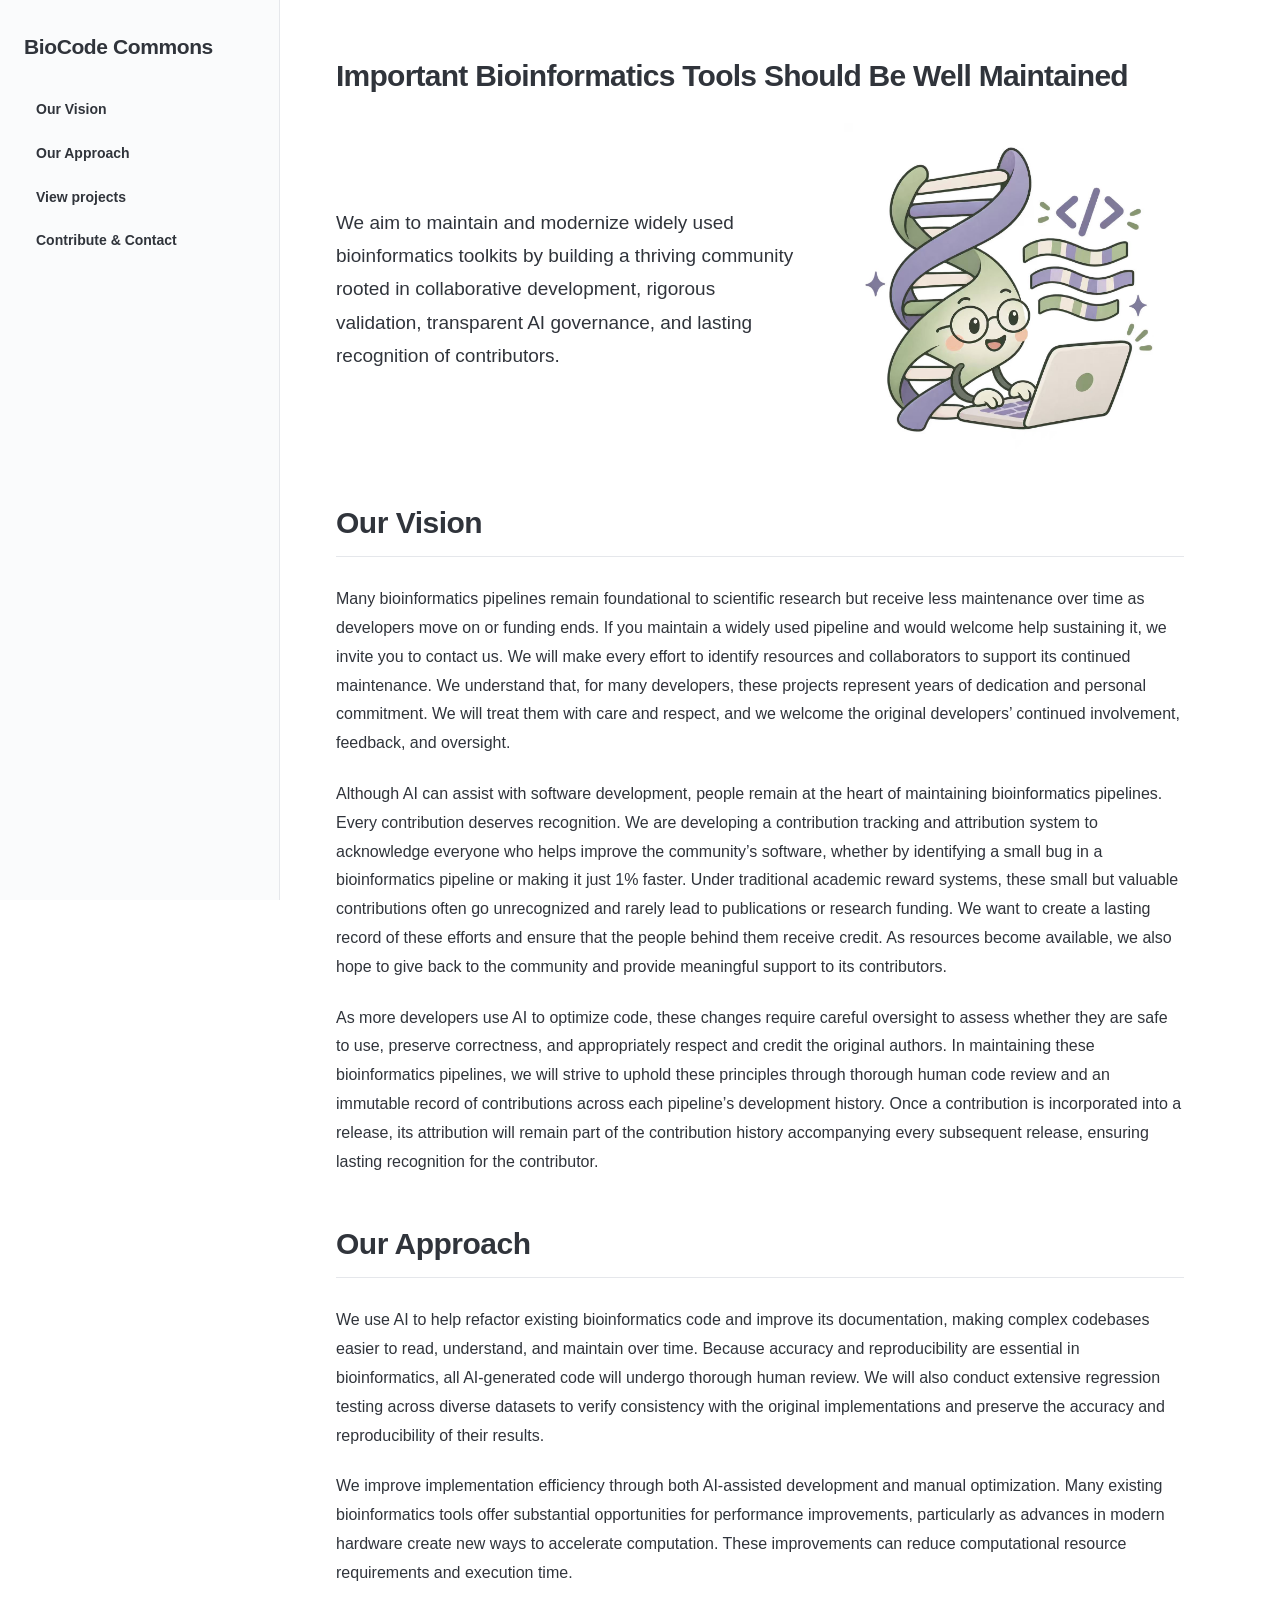
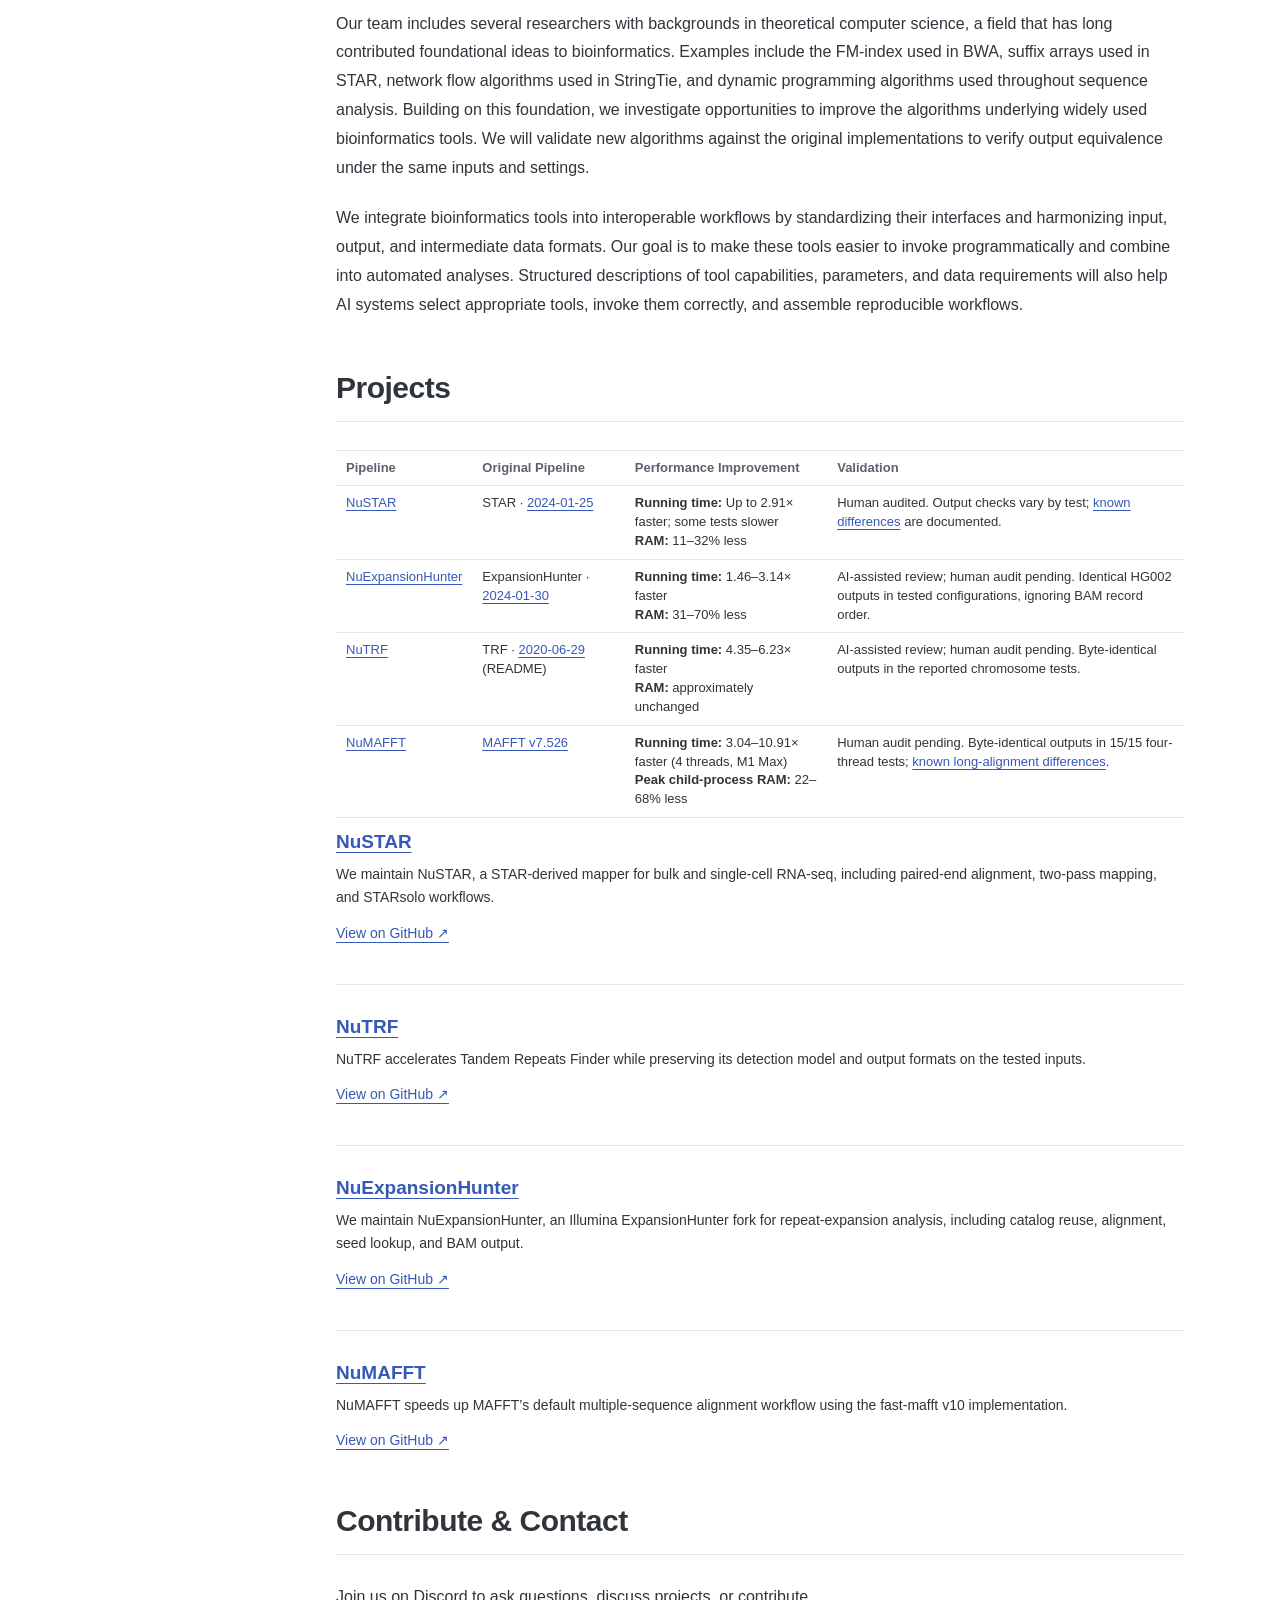
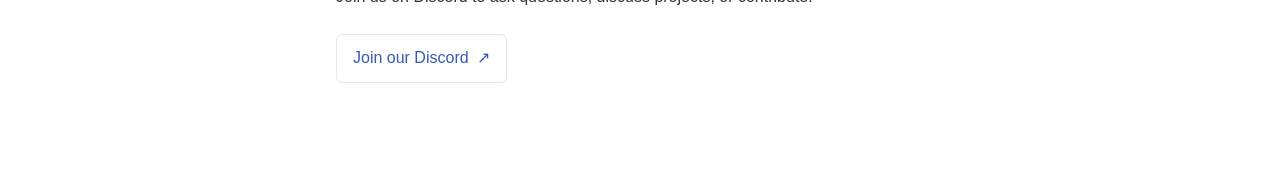
==== index.html @ 352badc2 "Simplify project overview and add NuMAFFT" ====
<!doctype html>
<html lang="en">
<head>
  <meta charset="utf-8">
  <meta name="viewport" content="width=device-width, initial-scale=1">
  <title>BioCode Commons</title>
  <link rel="icon" href="favicon.svg?v=e3b2caba0f7e" type="image/svg+xml">
  <link rel="stylesheet" href="styles.css?v=754b7f39a2ee">
</head>
<body>
  <aside class="sidebar">
    <div class="site-name">BioCode Commons</div>
    <nav aria-label="Contents"><a class="toc-heading" href="#vision">Our Vision</a>
<a class="toc-heading" href="#approach">Our Approach</a>
<a class="toc-heading" href="#projects">View projects</a>
<a class="toc-heading" href="#contact">Contribute &amp; Contact</a></nav>
  </aside>
  <header class="mobile-header">
    <div class="site-name">BioCode Commons</div>
    <details>
      <summary>Contents</summary>
      <nav aria-label="Mobile contents"><a class="toc-heading" href="#vision">Our Vision</a>
<a class="toc-heading" href="#approach">Our Approach</a>
<a class="toc-heading" href="#projects">View projects</a>
<a class="toc-heading" href="#contact">Contribute &amp; Contact</a></nav>
    </details>
  </header>
  <main>
    <h1>Important Bioinformatics Tools Should Be Well Maintained</h1>
    <div class="intro">
      <p class="mission">We aim to maintain and modernize widely used bioinformatics toolkits by building a thriving community rooted in collaborative development, rigorous validation, transparent AI governance, and lasting recognition of contributors.</p>
      <figure class="intro-figure">
        <img src="bioinformatics-mascot.jpg?v=2be39acba1c9" width="1269" height="1240" alt="A DNA character wearing glasses and working on a laptop beside code and sequence illustrations">
      </figure>
    </div>
    <section id="vision" aria-labelledby="vision-title">
      <h2 id="vision-title">Our Vision</h2>
      <p>Many bioinformatics pipelines remain foundational to scientific research but receive less maintenance over time as developers move on or funding ends. If you maintain a widely used pipeline and would welcome help sustaining it, we invite you to contact us. We will make every effort to identify resources and collaborators to support its continued maintenance. We understand that, for many developers, these projects represent years of dedication and personal commitment. We will treat them with care and respect, and we welcome the original developers’ continued involvement, feedback, and oversight.</p>
<p>Although AI can assist with software development, people remain at the heart of maintaining bioinformatics pipelines. Every contribution deserves recognition. We are developing a contribution tracking and attribution system to acknowledge everyone who helps improve the community’s software, whether by identifying a small bug in a bioinformatics pipeline or making it just 1% faster. Under traditional academic reward systems, these small but valuable contributions often go unrecognized and rarely lead to publications or research funding. We want to create a lasting record of these efforts and ensure that the people behind them receive credit. As resources become available, we also hope to give back to the community and provide meaningful support to its contributors.</p>
<p>As more developers use AI to optimize code, these changes require careful oversight to assess whether they are safe to use, preserve correctness, and appropriately respect and credit the original authors. In maintaining these bioinformatics pipelines, we will strive to uphold these principles through thorough human code review and an immutable record of contributions across each pipeline’s development history. Once a contribution is incorporated into a release, its attribution will remain part of the contribution history accompanying every subsequent release, ensuring lasting recognition for the contributor.</p>
    </section>
    <section id="approach" aria-labelledby="approach-title">
      <h2 id="approach-title">Our Approach</h2>
      <p>We use AI to help refactor existing bioinformatics code and improve its documentation, making complex codebases easier to read, understand, and maintain over time. Because accuracy and reproducibility are essential in bioinformatics, all AI-generated code will undergo thorough human review. We will also conduct extensive regression testing across diverse datasets to verify consistency with the original implementations and preserve the accuracy and reproducibility of their results.</p>
<p>We improve implementation efficiency through both AI-assisted development and manual optimization. Many existing bioinformatics tools offer substantial opportunities for performance improvements, particularly as advances in modern hardware create new ways to accelerate computation. These improvements can reduce computational resource requirements and execution time.</p>
<p>Our team includes several researchers with backgrounds in theoretical computer science, a field that has long contributed foundational ideas to bioinformatics. Examples include the FM-index used in BWA, suffix arrays used in STAR, network flow algorithms used in StringTie, and dynamic programming algorithms used throughout sequence analysis. Building on this foundation, we investigate opportunities to improve the algorithms underlying widely used bioinformatics tools. We will validate new algorithms against the original implementations to verify output equivalence under the same inputs and settings.</p>
<p>We integrate bioinformatics tools into interoperable workflows by standardizing their interfaces and harmonizing input, output, and intermediate data formats. Our goal is to make these tools easier to invoke programmatically and combine into automated analyses. Structured descriptions of tool capabilities, parameters, and data requirements will also help AI systems select appropriate tools, invoke them correctly, and assemble reproducible workflows.</p>
    </section>
    <section id="projects" aria-labelledby="projects-title">
      <h2 id="projects-title">Projects</h2>

      <div class="benchmark-table-wrap overview-table-wrap" role="region" aria-label="Pipeline overview" tabindex="0">
        <table aria-label="Maintained pipeline summary">
          <thead><tr><th scope="col">Pipeline</th><th scope="col">Original Pipeline</th><th scope="col">Performance Improvement</th><th scope="col">Validation</th></tr></thead>
          <tbody>
            <tr>
              <th scope="row"><a href="#project-nustar">NuSTAR</a></th>
              <td>STAR · <a href="https://github.com/alexdobin/STAR/commit/b1edc1208d91a53bf40ebae8669f71d50b994851"><time datetime="2024-01-25">2024-01-25</time></a></td>
              <td><strong>Running time:</strong> Up to 2.91× faster; some tests slower<br><strong>RAM:</strong> 11–32% less</td>
              <td>Human audited. Output checks vary by test; <a href="https://github.com/BioCode-Commons/NuSTAR/blob/main/docs/STAR_COMPARISON.md#a-known-behavior-difference">known differences</a> are documented.</td>
            </tr>
            <tr>
              <th scope="row"><a href="#project-nuexpansionhunter">NuExpansionHunter</a></th>
              <td>ExpansionHunter · <a href="https://github.com/Illumina/ExpansionHunter/commit/dc477e1379ed202bbfa103a75e023107a2b02c36"><time datetime="2024-01-30">2024-01-30</time></a></td>
              <td><strong>Running time:</strong> 1.46–3.14× faster<br><strong>RAM:</strong> 31–70% less</td>
              <td>AI-assisted review; human audit pending. Identical HG002 outputs in tested configurations, ignoring BAM record order.</td>
            </tr>
            <tr>
              <th scope="row"><a href="#project-nutrf">NuTRF</a></th>
              <td>TRF · <a href="https://github.com/Benson-Genomics-Lab/TRF/commit/355c1f92b24f6b2e71650eda3549d46f0316e571"><time datetime="2020-06-29">2020-06-29</time></a> (README)</td>
              <td><strong>Running time:</strong> 4.35–6.23× faster<br><strong>RAM:</strong> approximately unchanged</td>
              <td>AI-assisted review; human audit pending. Byte-identical outputs in the reported chromosome tests.</td>
            </tr>
            <tr>
              <th scope="row"><a href="#project-numafft">NuMAFFT</a></th>
              <td><a href="https://gitlab.com/sysimm/mafft/-/tree/ee9799916df6a5d5103d46d54933f8eb6d28e244">MAFFT v7.526</a></td>
              <td><strong>Running time:</strong> 3.04–10.91× faster (4 threads, M1 Max)<br><strong>Peak child-process RAM:</strong> 22–68% less</td>
              <td>Human audit pending. Byte-identical outputs in 15/15 four-thread tests; <a href="https://github.com/BioCode-Commons/NuMAFFT#compatibility-note">known long-alignment differences</a>.</td>
            </tr>
          </tbody>
        </table>
      </div>

      <article class="project" aria-labelledby="project-nustar">
        <h3 id="project-nustar"><a href="https://github.com/BioCode-Commons/NuSTAR/tree/main">NuSTAR</a></h3>
        <p>We maintain NuSTAR, a STAR-derived mapper for bulk and single-cell RNA-seq, including paired-end alignment, two-pass mapping, and STARsolo workflows.</p>
        <p><a href="https://github.com/BioCode-Commons/NuSTAR">View on GitHub ↗</a></p>
      </article>

      <article class="project" aria-labelledby="project-nutrf">
        <h3 id="project-nutrf"><a href="https://github.com/BioCode-Commons/NuTRF">NuTRF</a></h3>
        <p>NuTRF accelerates Tandem Repeats Finder while preserving its detection model and output formats on the tested inputs.</p>
        <p><a href="https://github.com/BioCode-Commons/NuTRF">View on GitHub ↗</a></p>
      </article>

      <article class="project" aria-labelledby="project-nuexpansionhunter">
        <h3 id="project-nuexpansionhunter"><a href="https://github.com/BioCode-Commons/NuExpansionHunter/tree/main">NuExpansionHunter</a></h3>
        <p>We maintain NuExpansionHunter, an Illumina ExpansionHunter fork for repeat-expansion analysis, including catalog reuse, alignment, seed lookup, and BAM output.</p>
        <p><a href="https://github.com/BioCode-Commons/NuExpansionHunter">View on GitHub ↗</a></p>
      </article>

      <article class="project" aria-labelledby="project-numafft">
        <h3 id="project-numafft"><a href="https://github.com/BioCode-Commons/NuMAFFT">NuMAFFT</a></h3>
        <p>NuMAFFT speeds up MAFFT’s default multiple-sequence alignment workflow using the fast-mafft v10 implementation.</p>
        <p><a href="https://github.com/BioCode-Commons/NuMAFFT">View on GitHub ↗</a></p>
      </article>
    </section>
    <section id="contact" aria-labelledby="contact-title">
      <h2 id="contact-title">Contribute &amp; Contact</h2>
      <p>Join us on Discord to ask questions, discuss projects, or contribute.</p>
      <p><a class="discord-link" href="https://discord.gg/AEQjM3y5S">Join our Discord <span aria-hidden="true">↗</span></a></p>
    </section>
  </main>
</body>
</html>
---- styles.css ----
* { box-sizing: border-box; }
:root { color-scheme: light; --ink: #30343b; --muted: #5b616d; --line: #e5e7eb; --accent: #3658b6; }
html { scroll-padding-top: 32px; }
body { margin: 0; background: #fff; color: var(--ink); font-family: -apple-system, BlinkMacSystemFont, "Segoe UI", sans-serif; font-size: 16px; line-height: 1.75; }
.sidebar { position: fixed; inset: 0 auto 0 0; width: 280px; padding: 32px 24px; border-right: 1px solid var(--line); overflow-y: auto; background: #fafbfc; }
.site-name { font-size: 21px; font-weight: 650; letter-spacing: -.4px; line-height: 1.4; margin-bottom: 32px; }
.sidebar nav a, .mobile-header nav a { display: block; color: var(--muted); text-decoration: none; font-size: 13px; line-height: 1.55; padding: 6px 10px; border-left: 2px solid transparent; }
.sidebar nav a:hover, .sidebar nav a:focus-visible, .mobile-header nav a:hover, .mobile-header nav a:focus-visible { color: var(--accent); background: #edf1fa; border-left-color: var(--accent); }
a:focus-visible { outline: 2px solid var(--accent); outline-offset: 2px; }
.sidebar nav .toc-heading, .mobile-header nav .toc-heading { color: var(--ink); font-size: 14px; font-weight: 600; }
.mobile-header { display: none; }
main { container-type: inline-size; width: min(960px, calc(100% - 280px)); margin-left: 280px; padding: 56px 56px 80px; }
h1 { font-size: clamp(16px, 3.9cqi, 30px); font-weight: 600; letter-spacing: -.025em; line-height: 1.3; margin: 0 0 28px; white-space: nowrap; }
.intro { display: grid; grid-template-columns: 1.3fr 1fr; align-items: center; gap: 32px; margin-bottom: 48px; }
.mission { font-size: 19px; line-height: 1.75; margin: 0; }
figure { margin: 0; }
.intro-figure { width: 100%; max-width: 340px; justify-self: end; }
.intro-figure img { display: block; width: 100%; height: auto; }
.project a { color: var(--accent); text-underline-offset: 4px; }
.overview-table-wrap { margin: 0 0 10px; }
.overview-table-wrap a { color: var(--accent); text-underline-offset: 3px; }
.overview-table-wrap tbody th { font-weight: 600; }
.project + .project { margin-top: 38px; padding-top: 28px; border-top: 1px solid var(--line); }
.project h3 { margin-bottom: 6px; font-size: 19px; }
.project p { margin: 0 0 12px; font-size: 14px; line-height: 1.7; }
.benchmark-table-wrap { max-width: 100%; overflow-x: auto; }
.benchmark-table-wrap table { width: 100%; border-collapse: collapse; font-size: 13px; line-height: 1.45; font-variant-numeric: tabular-nums; }
.benchmark-table-wrap th, .benchmark-table-wrap td { padding: 8px 10px; border-bottom: 1px solid var(--line); text-align: left; vertical-align: top; }
.benchmark-table-wrap thead th { border-top: 1px solid var(--line); color: var(--muted); font-weight: 600; }
.benchmark-table-wrap tbody th { font-weight: 500; }
.benchmark-table-wrap td:nth-child(n+2) { white-space: nowrap; }
.overview-table-wrap td:nth-child(n+2) { white-space: normal; }
.project-status { color: var(--muted); }
.sidebar nav > a + a, .mobile-header nav > a + a { margin-top: 10px; }
section > p { margin: 0 0 22px; line-height: 1.8; }
.discord-link { display: inline-flex; align-items: center; gap: 8px; padding: 9px 16px; border: 1px solid var(--line); border-radius: 6px; color: var(--accent); text-decoration: none; font-weight: 500; }
.discord-link:hover { background: #edf1fa; border-color: var(--accent); }
section { scroll-margin-top: 30px; }
section + section { margin-top: 48px; }
h2 { font-size: 30px; font-weight: 600; letter-spacing: -.5px; line-height: 1.3; margin: 0 0 28px; padding-bottom: 14px; border-bottom: 1px solid var(--line); }
h3 { font-size: 20px; font-weight: 600; line-height: 1.5; margin: 0 0 12px; }
@media (min-width: 1500px) { main { margin-left: calc(280px + (100vw - 1500px) / 2); } }
@media (max-width: 1050px) { main { padding: 40px 32px 64px; } .intro { grid-template-columns: 1fr; gap: 20px; } figure { width: min(100%, 300px); margin: auto; } }
@media (max-width: 760px) {
  html { scroll-padding-top: 20px; }
  .sidebar { display: none; }
  .mobile-header { display: block; border-bottom: 1px solid var(--line); padding: 18px 22px; background: #fafbfc; }
  .mobile-header .site-name { font-size: 19px; margin: 0 0 10px; }
  summary { cursor: pointer; font-size: 14px; color: var(--muted); }
  .mobile-header > details > nav { margin-top: 16px; }
  main { container-type: inline-size; width: 100%; margin: 0; padding: 28px 22px 48px; }
  h1 { font-size: clamp(22px, 6vw, 28px); white-space: normal; text-wrap: balance; margin-bottom: 22px; }
  .mission { font-size: 17px; }
  h2 { font-size: 26px; }
  h3 { font-size: 18px; }
  .benchmark-table-wrap table { min-width: 680px; }
}
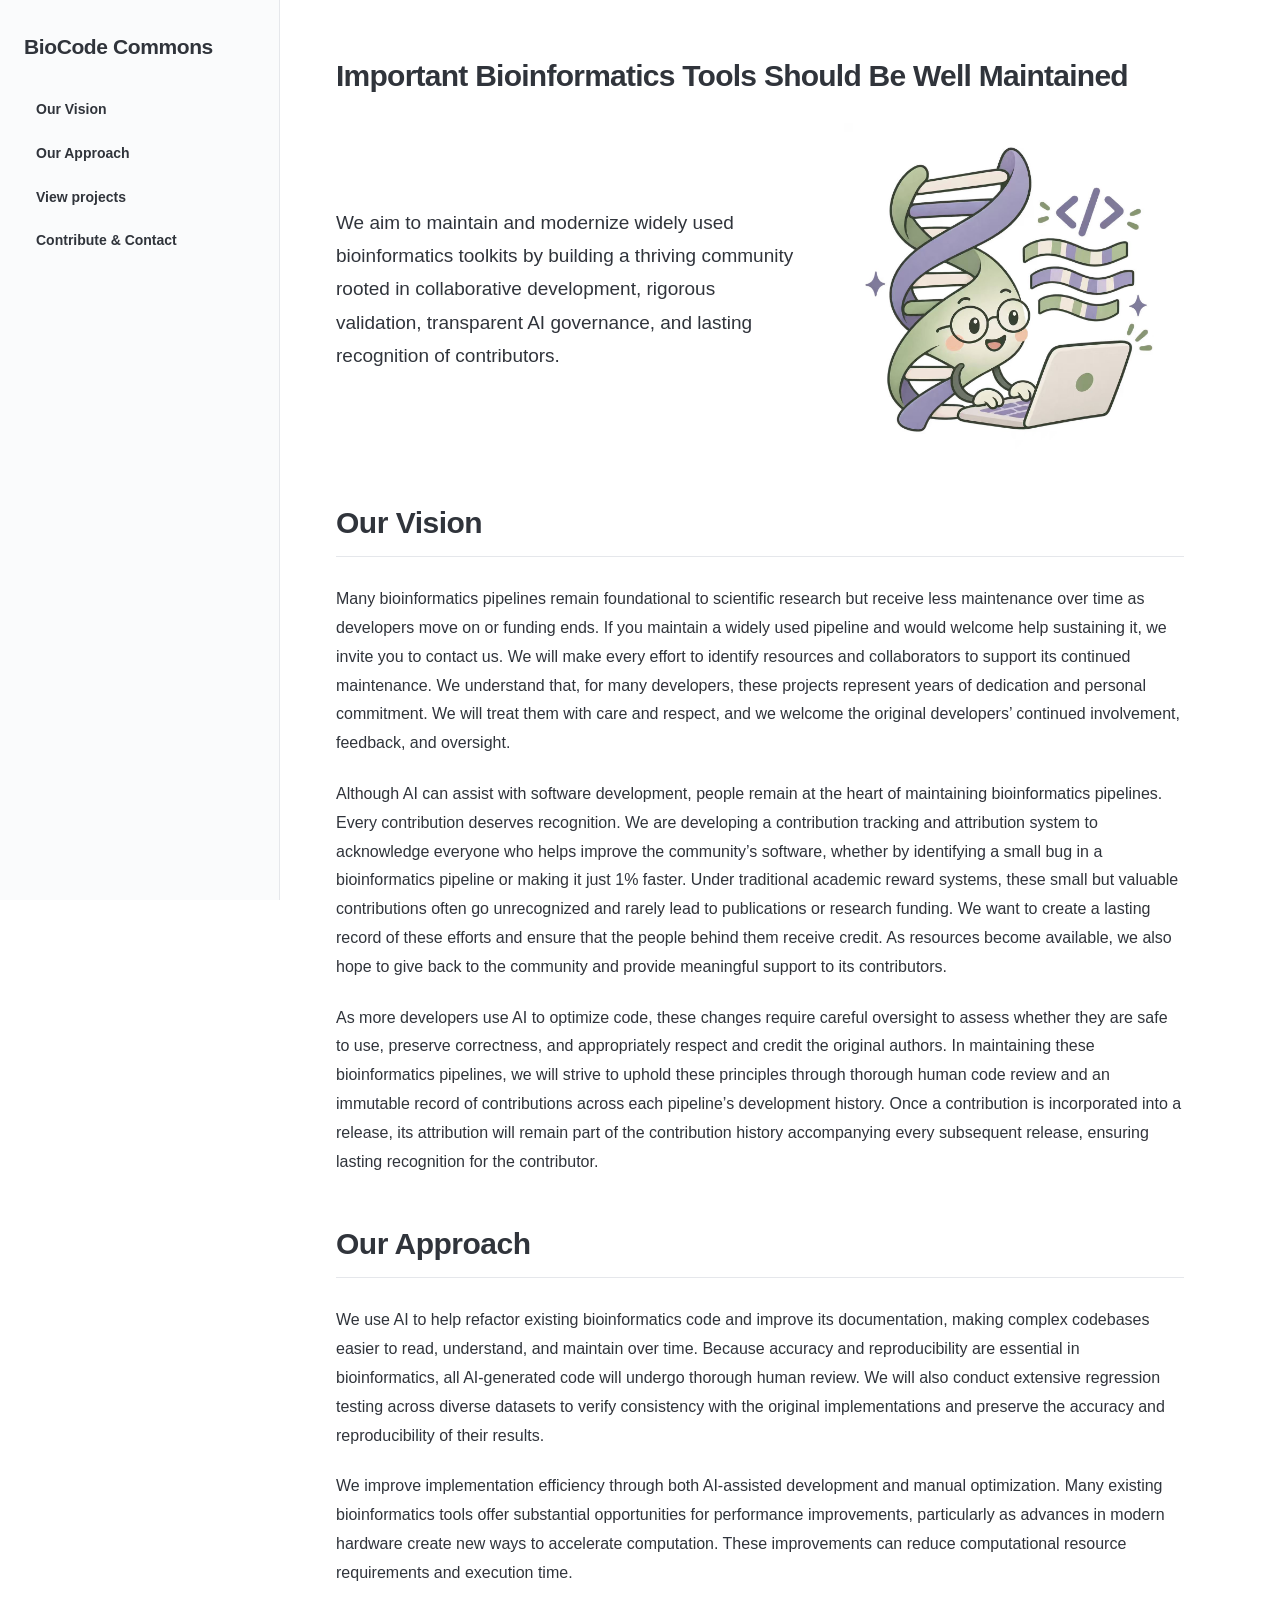
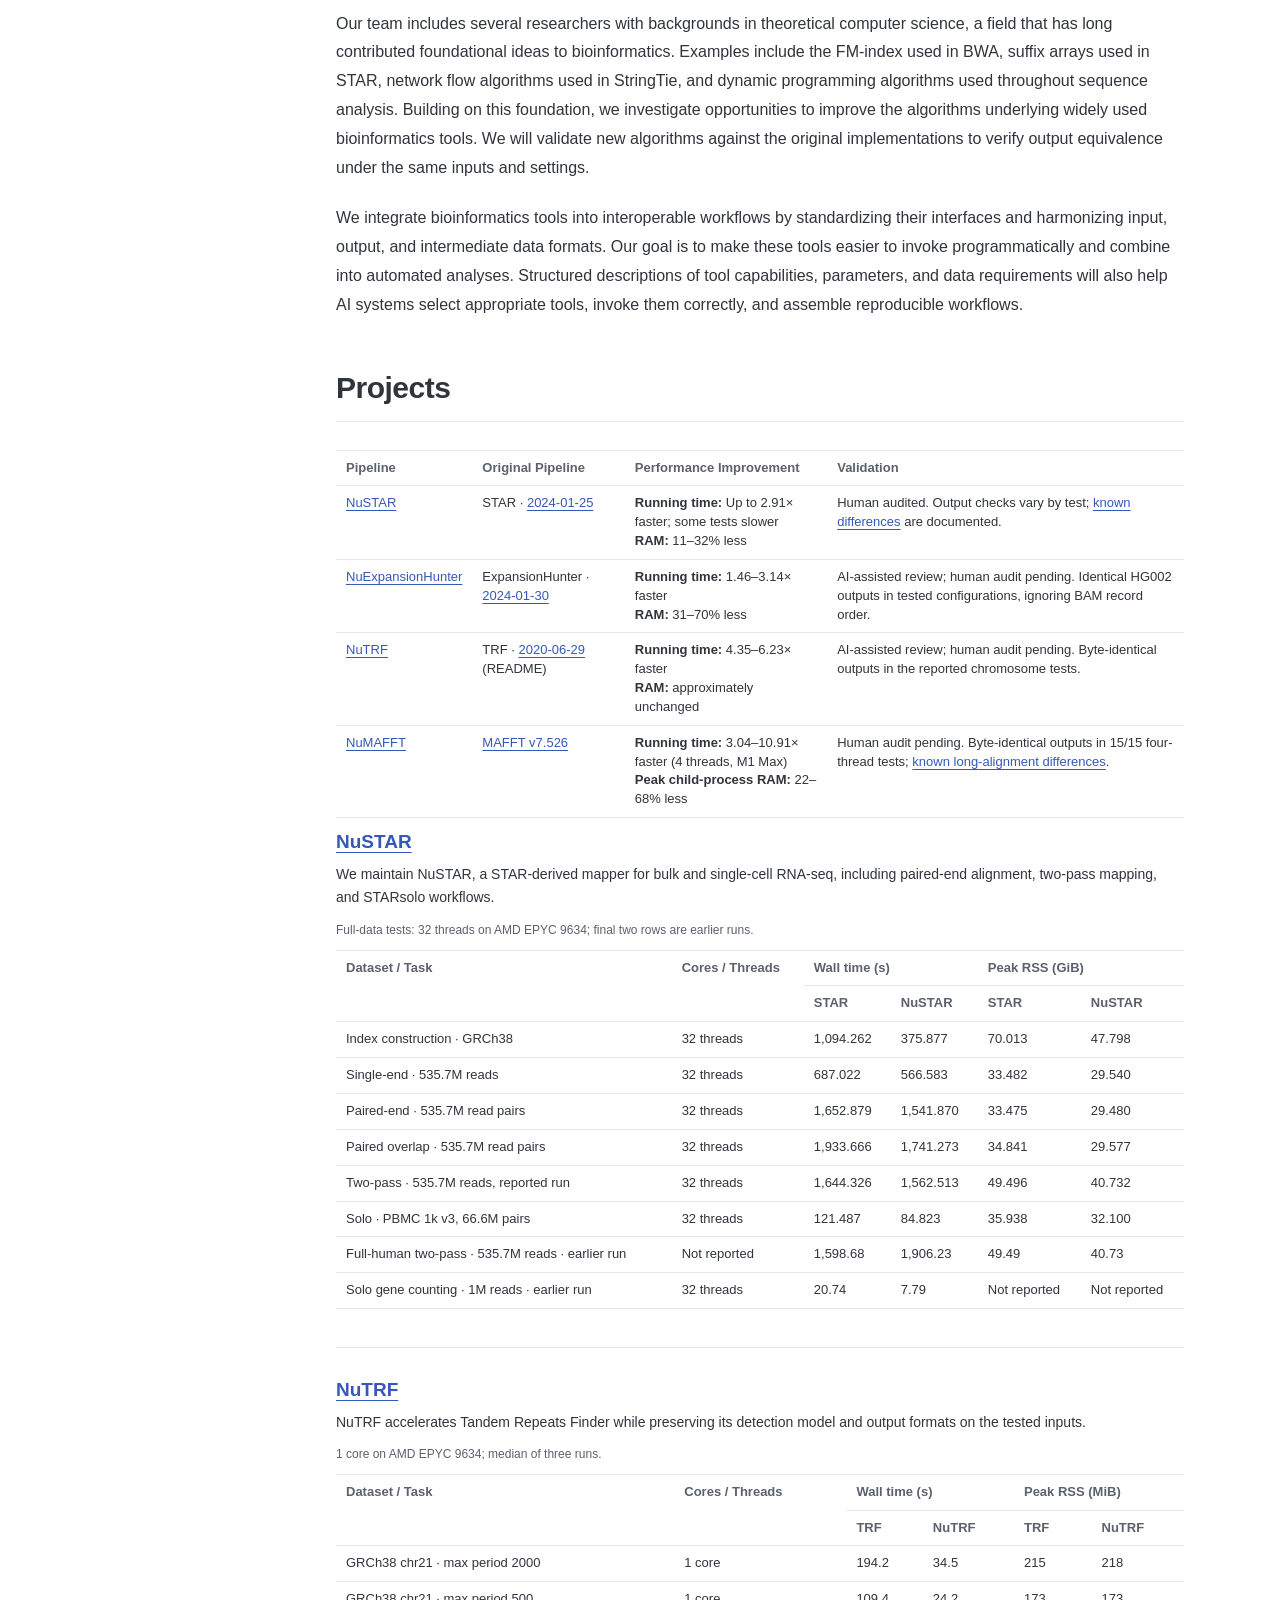
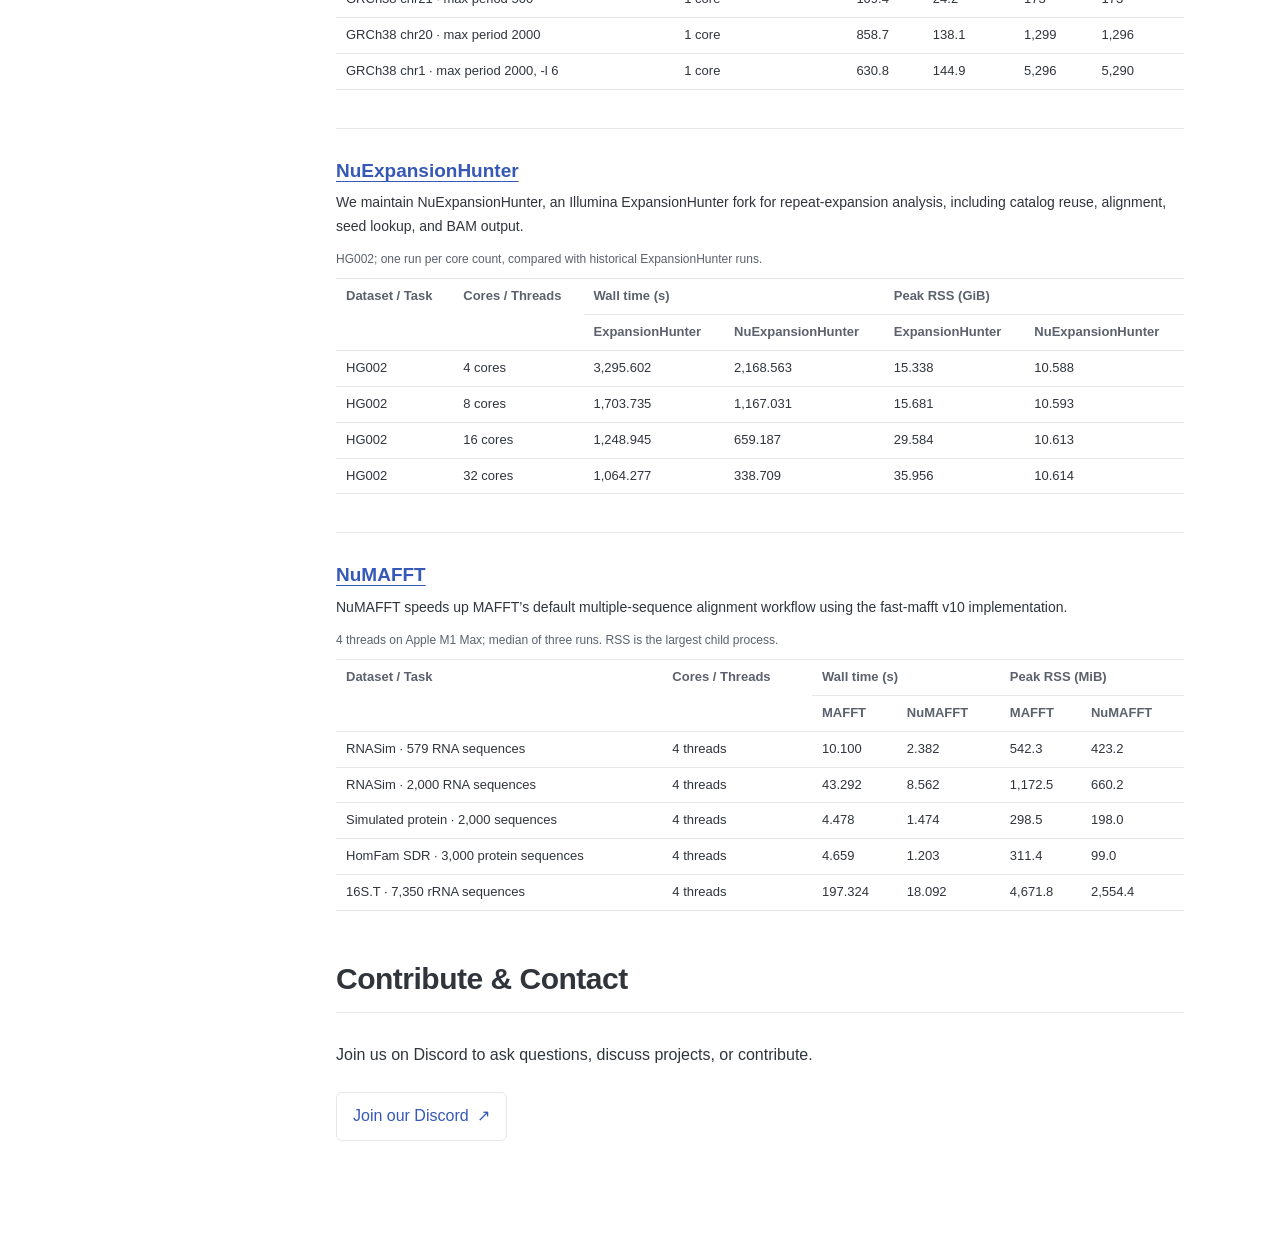
==== commit 2a684fdf: "Show per-project runtime and memory comparisons" ====
--- a/index.html
+++ b/index.html
@@ -5,7 +5,7 @@
   <meta name="viewport" content="width=device-width, initial-scale=1">
   <title>BioCode Commons</title>
   <link rel="icon" href="favicon.svg?v=e3b2caba0f7e" type="image/svg+xml">
-  <link rel="stylesheet" href="styles.css?v=754b7f39a2ee">
+  <link rel="stylesheet" href="styles.css?v=425fc012f367">
 </head>
 <body>
   <aside class="sidebar">
@@ -84,25 +84,86 @@
       <article class="project" aria-labelledby="project-nustar">
         <h3 id="project-nustar"><a href="https://github.com/BioCode-Commons/NuSTAR/tree/main">NuSTAR</a></h3>
         <p>We maintain NuSTAR, a STAR-derived mapper for bulk and single-cell RNA-seq, including paired-end alignment, two-pass mapping, and STARsolo workflows.</p>
-        <p><a href="https://github.com/BioCode-Commons/NuSTAR">View on GitHub ↗</a></p>
+        <div class="benchmark-table-wrap" role="region" aria-label="NuSTAR benchmark results" tabindex="0">
+          <table>
+            <caption>Full-data tests: 32 threads on AMD EPYC 9634; final two rows are earlier runs.</caption>
+            <thead>
+              <tr><th scope="col" rowspan="2">Dataset / Task</th><th scope="col" rowspan="2">Cores / Threads</th><th scope="colgroup" colspan="2">Wall time (s)</th><th scope="colgroup" colspan="2">Peak RSS (GiB)</th></tr>
+              <tr><th scope="col">STAR</th><th scope="col">NuSTAR</th><th scope="col">STAR</th><th scope="col">NuSTAR</th></tr>
+            </thead>
+            <tbody>
+              <tr><th scope="row">Index construction · GRCh38</th><td>32 threads</td><td>1,094.262</td><td>375.877</td><td>70.013</td><td>47.798</td></tr>
+              <tr><th scope="row">Single-end · 535.7M reads</th><td>32 threads</td><td>687.022</td><td>566.583</td><td>33.482</td><td>29.540</td></tr>
+              <tr><th scope="row">Paired-end · 535.7M read pairs</th><td>32 threads</td><td>1,652.879</td><td>1,541.870</td><td>33.475</td><td>29.480</td></tr>
+              <tr><th scope="row">Paired overlap · 535.7M read pairs</th><td>32 threads</td><td>1,933.666</td><td>1,741.273</td><td>34.841</td><td>29.577</td></tr>
+              <tr><th scope="row">Two-pass · 535.7M reads, reported run</th><td>32 threads</td><td>1,644.326</td><td>1,562.513</td><td>49.496</td><td>40.732</td></tr>
+              <tr><th scope="row">Solo · PBMC 1k v3, 66.6M pairs</th><td>32 threads</td><td>121.487</td><td>84.823</td><td>35.938</td><td>32.100</td></tr>
+              <tr><th scope="row">Full-human two-pass · 535.7M reads · earlier run</th><td>Not reported</td><td>1,598.68</td><td>1,906.23</td><td>49.49</td><td>40.73</td></tr>
+              <tr><th scope="row">Solo gene counting · 1M reads · earlier run</th><td>32 threads</td><td>20.74</td><td>7.79</td><td>Not reported</td><td>Not reported</td></tr>
+            </tbody>
+          </table>
+        </div>
       </article>
 
       <article class="project" aria-labelledby="project-nutrf">
         <h3 id="project-nutrf"><a href="https://github.com/BioCode-Commons/NuTRF">NuTRF</a></h3>
         <p>NuTRF accelerates Tandem Repeats Finder while preserving its detection model and output formats on the tested inputs.</p>
-        <p><a href="https://github.com/BioCode-Commons/NuTRF">View on GitHub ↗</a></p>
+        <div class="benchmark-table-wrap" role="region" aria-label="NuTRF benchmark results" tabindex="0">
+          <table>
+            <caption>1 core on AMD EPYC 9634; median of three runs.</caption>
+            <thead>
+              <tr><th scope="col" rowspan="2">Dataset / Task</th><th scope="col" rowspan="2">Cores / Threads</th><th scope="colgroup" colspan="2">Wall time (s)</th><th scope="colgroup" colspan="2">Peak RSS (MiB)</th></tr>
+              <tr><th scope="col">TRF</th><th scope="col">NuTRF</th><th scope="col">TRF</th><th scope="col">NuTRF</th></tr>
+            </thead>
+            <tbody>
+              <tr><th scope="row">GRCh38 chr21 · max period 2000</th><td>1 core</td><td>194.2</td><td>34.5</td><td>215</td><td>218</td></tr>
+              <tr><th scope="row">GRCh38 chr21 · max period 500</th><td>1 core</td><td>109.4</td><td>24.2</td><td>173</td><td>173</td></tr>
+              <tr><th scope="row">GRCh38 chr20 · max period 2000</th><td>1 core</td><td>858.7</td><td>138.1</td><td>1,299</td><td>1,296</td></tr>
+              <tr><th scope="row">GRCh38 chr1 · max period 2000, -l 6</th><td>1 core</td><td>630.8</td><td>144.9</td><td>5,296</td><td>5,290</td></tr>
+            </tbody>
+          </table>
+        </div>
       </article>
 
       <article class="project" aria-labelledby="project-nuexpansionhunter">
         <h3 id="project-nuexpansionhunter"><a href="https://github.com/BioCode-Commons/NuExpansionHunter/tree/main">NuExpansionHunter</a></h3>
         <p>We maintain NuExpansionHunter, an Illumina ExpansionHunter fork for repeat-expansion analysis, including catalog reuse, alignment, seed lookup, and BAM output.</p>
-        <p><a href="https://github.com/BioCode-Commons/NuExpansionHunter">View on GitHub ↗</a></p>
+        <div class="benchmark-table-wrap" role="region" aria-label="NuExpansionHunter benchmark results" tabindex="0">
+          <table>
+            <caption>HG002; one run per core count, compared with historical ExpansionHunter runs.</caption>
+            <thead>
+              <tr><th scope="col" rowspan="2">Dataset / Task</th><th scope="col" rowspan="2">Cores / Threads</th><th scope="colgroup" colspan="2">Wall time (s)</th><th scope="colgroup" colspan="2">Peak RSS (GiB)</th></tr>
+              <tr><th scope="col">ExpansionHunter</th><th scope="col">NuExpansionHunter</th><th scope="col">ExpansionHunter</th><th scope="col">NuExpansionHunter</th></tr>
+            </thead>
+            <tbody>
+              <tr><th scope="row">HG002</th><td>4 cores</td><td>3,295.602</td><td>2,168.563</td><td>15.338</td><td>10.588</td></tr>
+              <tr><th scope="row">HG002</th><td>8 cores</td><td>1,703.735</td><td>1,167.031</td><td>15.681</td><td>10.593</td></tr>
+              <tr><th scope="row">HG002</th><td>16 cores</td><td>1,248.945</td><td>659.187</td><td>29.584</td><td>10.613</td></tr>
+              <tr><th scope="row">HG002</th><td>32 cores</td><td>1,064.277</td><td>338.709</td><td>35.956</td><td>10.614</td></tr>
+            </tbody>
+          </table>
+        </div>
       </article>
 
       <article class="project" aria-labelledby="project-numafft">
         <h3 id="project-numafft"><a href="https://github.com/BioCode-Commons/NuMAFFT">NuMAFFT</a></h3>
         <p>NuMAFFT speeds up MAFFT’s default multiple-sequence alignment workflow using the fast-mafft v10 implementation.</p>
-        <p><a href="https://github.com/BioCode-Commons/NuMAFFT">View on GitHub ↗</a></p>
+        <div class="benchmark-table-wrap" role="region" aria-label="NuMAFFT benchmark results" tabindex="0">
+          <table>
+            <caption>4 threads on Apple M1 Max; median of three runs. RSS is the largest child process.</caption>
+            <thead>
+              <tr><th scope="col" rowspan="2">Dataset / Task</th><th scope="col" rowspan="2">Cores / Threads</th><th scope="colgroup" colspan="2">Wall time (s)</th><th scope="colgroup" colspan="2">Peak RSS (MiB)</th></tr>
+              <tr><th scope="col">MAFFT</th><th scope="col">NuMAFFT</th><th scope="col">MAFFT</th><th scope="col">NuMAFFT</th></tr>
+            </thead>
+            <tbody>
+              <tr><th scope="row">RNASim · 579 RNA sequences</th><td>4 threads</td><td>10.100</td><td>2.382</td><td>542.3</td><td>423.2</td></tr>
+              <tr><th scope="row">RNASim · 2,000 RNA sequences</th><td>4 threads</td><td>43.292</td><td>8.562</td><td>1,172.5</td><td>660.2</td></tr>
+              <tr><th scope="row">Simulated protein · 2,000 sequences</th><td>4 threads</td><td>4.478</td><td>1.474</td><td>298.5</td><td>198.0</td></tr>
+              <tr><th scope="row">HomFam SDR · 3,000 protein sequences</th><td>4 threads</td><td>4.659</td><td>1.203</td><td>311.4</td><td>99.0</td></tr>
+              <tr><th scope="row">16S.T · 7,350 rRNA sequences</th><td>4 threads</td><td>197.324</td><td>18.092</td><td>4,671.8</td><td>2,554.4</td></tr>
+            </tbody>
+          </table>
+        </div>
       </article>
     </section>
     <section id="contact" aria-labelledby="contact-title">
--- a/styles.css
+++ b/styles.css
@@ -24,6 +24,7 @@
 .project h3 { margin-bottom: 6px; font-size: 19px; }
 .project p { margin: 0 0 12px; font-size: 14px; line-height: 1.7; }
 .benchmark-table-wrap { max-width: 100%; overflow-x: auto; }
+.benchmark-table-wrap caption { text-align: left; color: var(--muted); font-size: 12px; padding: 0 0 10px; }
 .benchmark-table-wrap table { width: 100%; border-collapse: collapse; font-size: 13px; line-height: 1.45; font-variant-numeric: tabular-nums; }
 .benchmark-table-wrap th, .benchmark-table-wrap td { padding: 8px 10px; border-bottom: 1px solid var(--line); text-align: left; vertical-align: top; }
 .benchmark-table-wrap thead th { border-top: 1px solid var(--line); color: var(--muted); font-weight: 600; }
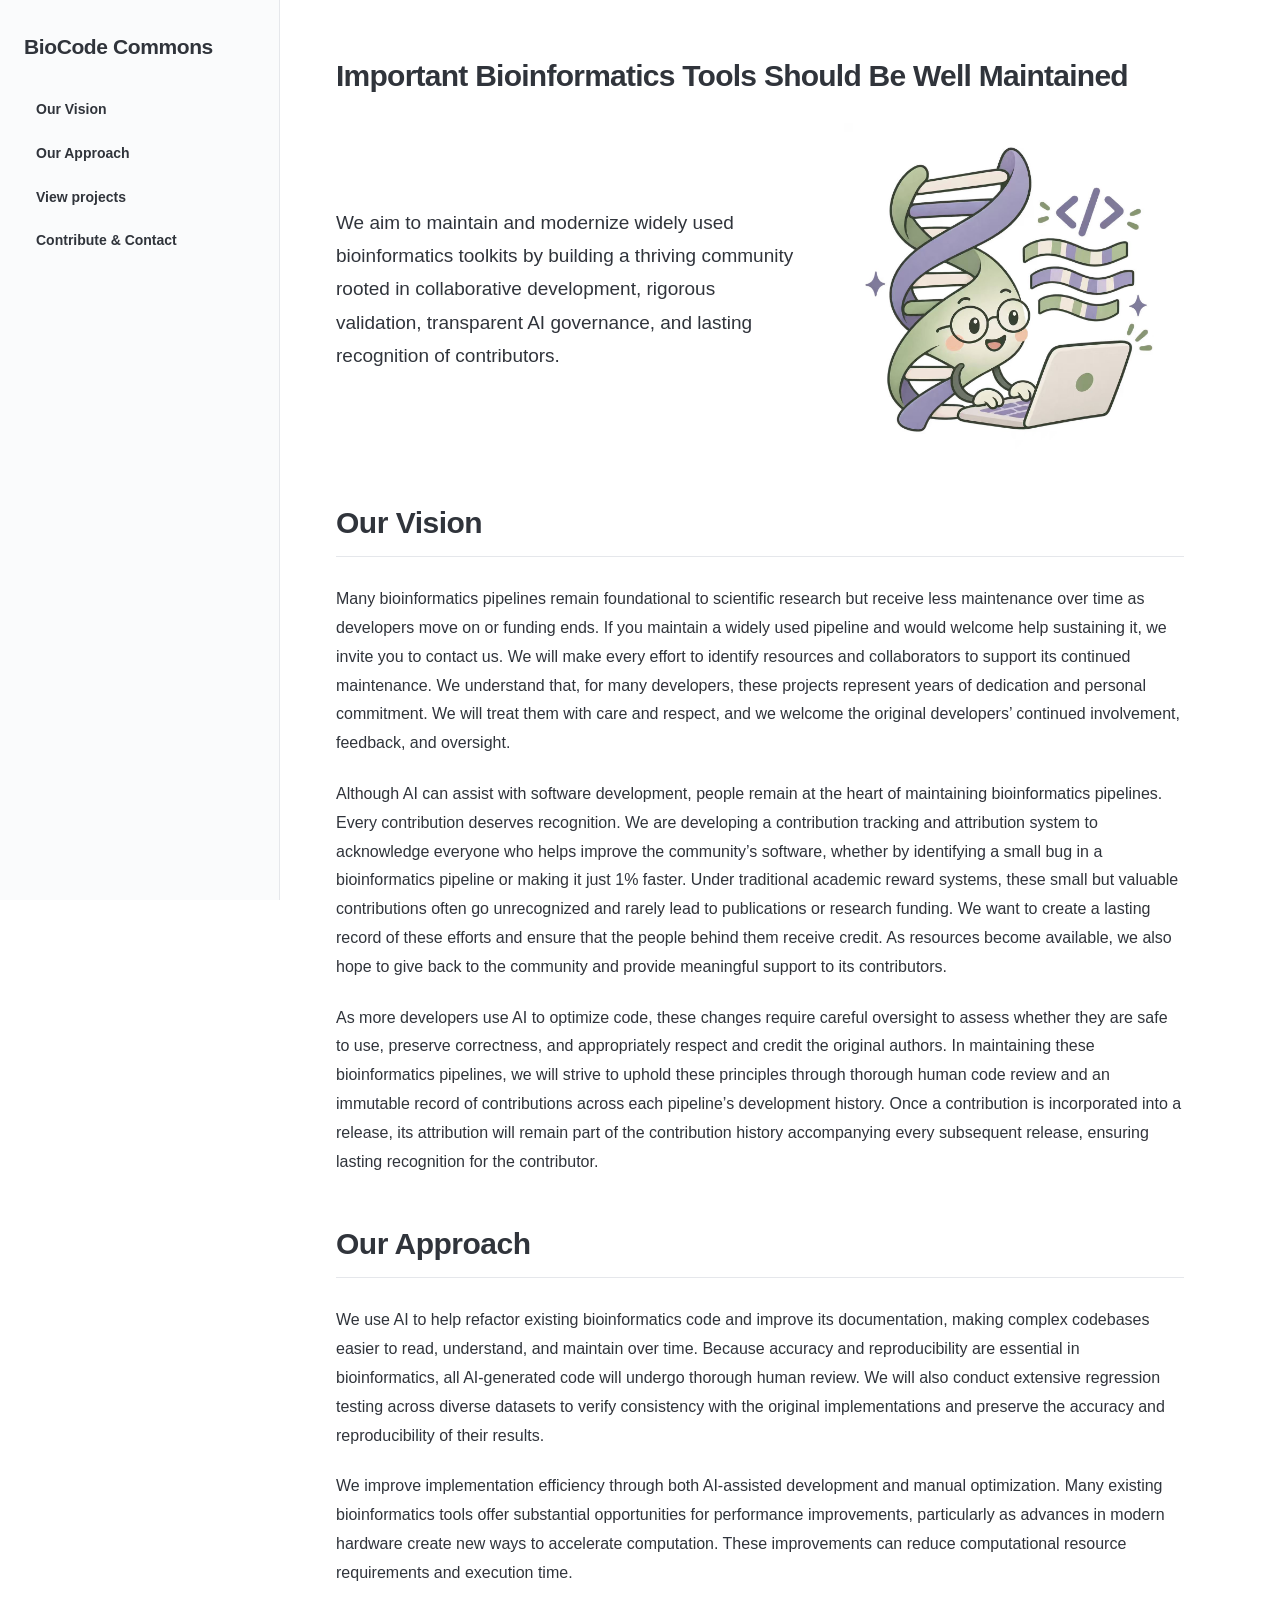
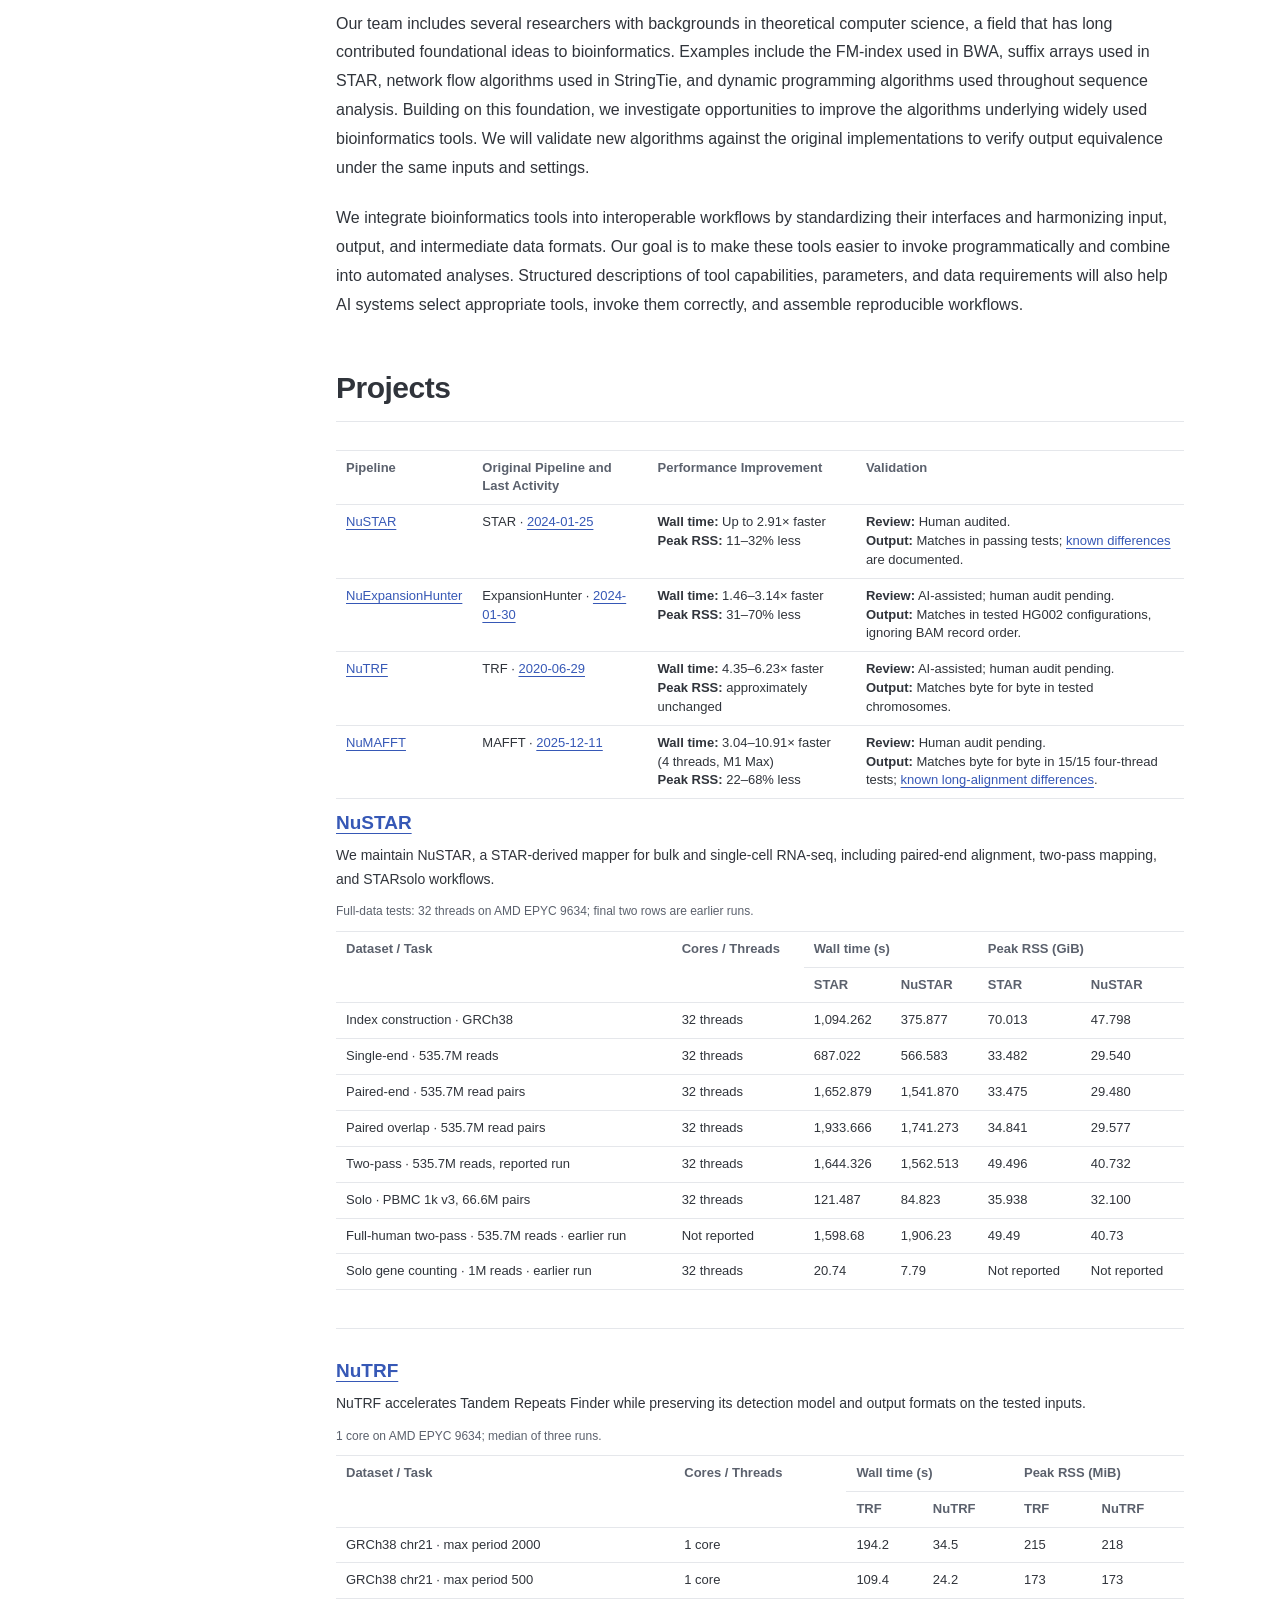
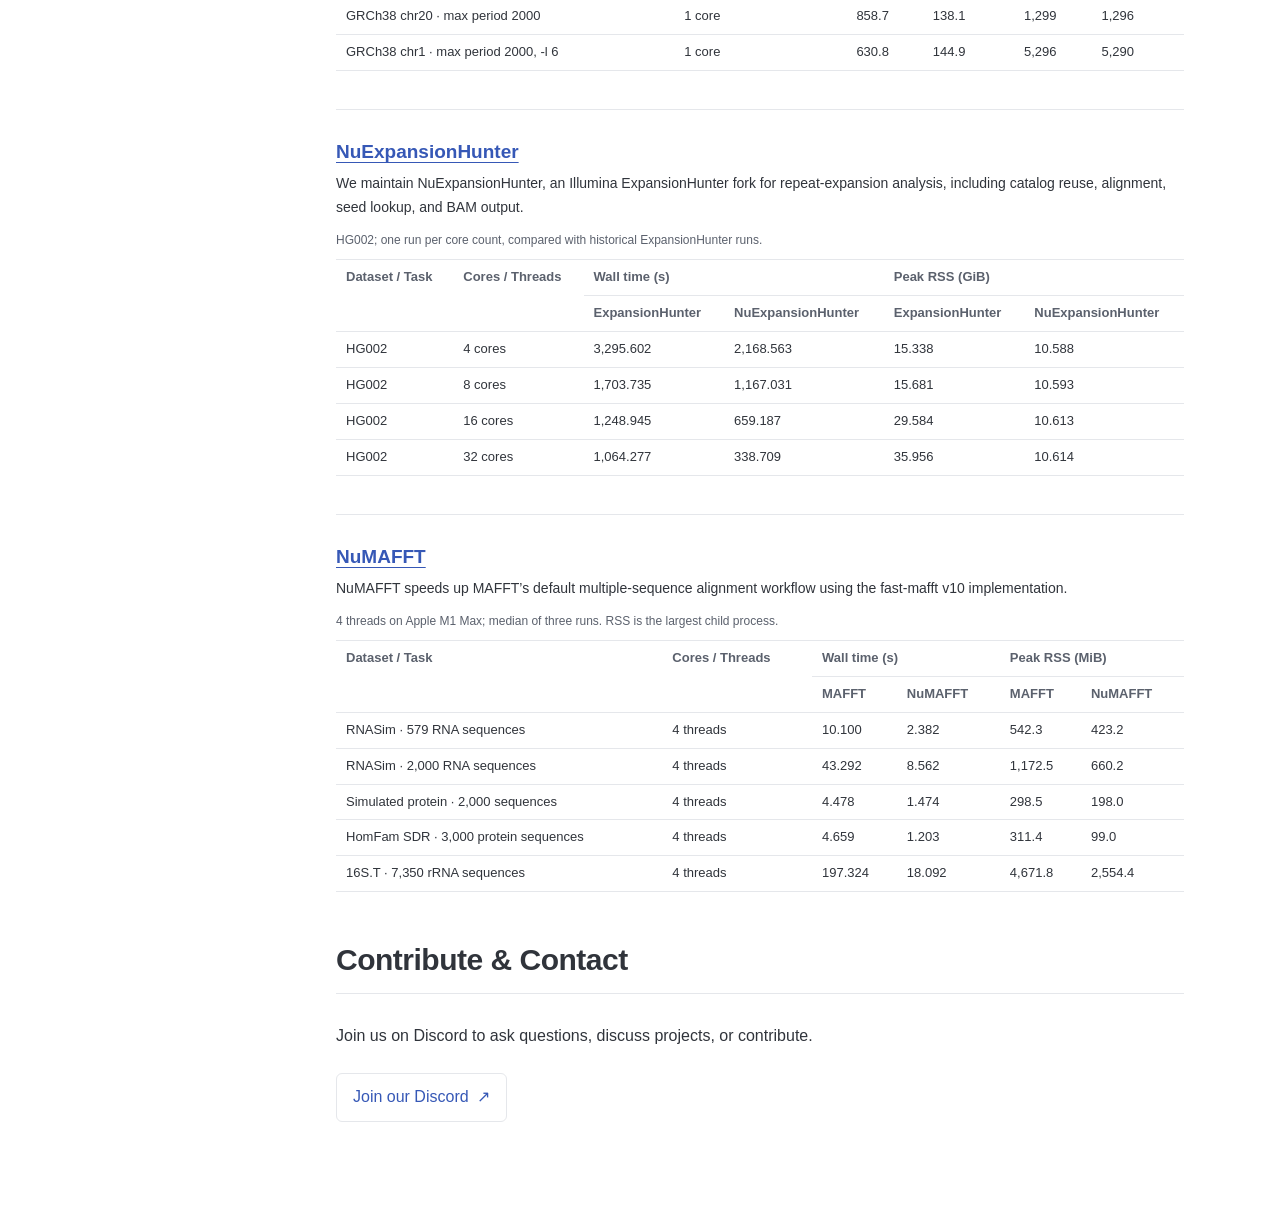
==== commit 17073148: "Standardize benchmark labels and validation summaries" ====
--- a/index.html
+++ b/index.html
@@ -51,31 +51,31 @@
 
       <div class="benchmark-table-wrap overview-table-wrap" role="region" aria-label="Pipeline overview" tabindex="0">
         <table aria-label="Maintained pipeline summary">
-          <thead><tr><th scope="col">Pipeline</th><th scope="col">Original Pipeline</th><th scope="col">Performance Improvement</th><th scope="col">Validation</th></tr></thead>
+          <thead><tr><th scope="col">Pipeline</th><th scope="col">Original Pipeline and Last Activity</th><th scope="col">Performance Improvement</th><th scope="col">Validation</th></tr></thead>
           <tbody>
             <tr>
               <th scope="row"><a href="#project-nustar">NuSTAR</a></th>
               <td>STAR · <a href="https://github.com/alexdobin/STAR/commit/b1edc1208d91a53bf40ebae8669f71d50b994851"><time datetime="2024-01-25">2024-01-25</time></a></td>
-              <td><strong>Running time:</strong> Up to 2.91× faster; some tests slower<br><strong>RAM:</strong> 11–32% less</td>
-              <td>Human audited. Output checks vary by test; <a href="https://github.com/BioCode-Commons/NuSTAR/blob/main/docs/STAR_COMPARISON.md#a-known-behavior-difference">known differences</a> are documented.</td>
+              <td><strong>Wall time:</strong> Up to 2.91× faster<br><strong>Peak RSS:</strong> 11–32% less</td>
+              <td><strong>Review:</strong> Human audited.<br><strong>Output:</strong> Matches in passing tests; <a href="https://github.com/BioCode-Commons/NuSTAR/blob/main/docs/STAR_COMPARISON.md#a-known-behavior-difference">known differences</a> are documented.</td>
             </tr>
             <tr>
               <th scope="row"><a href="#project-nuexpansionhunter">NuExpansionHunter</a></th>
               <td>ExpansionHunter · <a href="https://github.com/Illumina/ExpansionHunter/commit/dc477e1379ed202bbfa103a75e023107a2b02c36"><time datetime="2024-01-30">2024-01-30</time></a></td>
-              <td><strong>Running time:</strong> 1.46–3.14× faster<br><strong>RAM:</strong> 31–70% less</td>
-              <td>AI-assisted review; human audit pending. Identical HG002 outputs in tested configurations, ignoring BAM record order.</td>
+              <td><strong>Wall time:</strong> 1.46–3.14× faster<br><strong>Peak RSS:</strong> 31–70% less</td>
+              <td><strong>Review:</strong> AI-assisted; human audit pending.<br><strong>Output:</strong> Matches in tested HG002 configurations, ignoring BAM record order.</td>
             </tr>
             <tr>
               <th scope="row"><a href="#project-nutrf">NuTRF</a></th>
-              <td>TRF · <a href="https://github.com/Benson-Genomics-Lab/TRF/commit/355c1f92b24f6b2e71650eda3549d46f0316e571"><time datetime="2020-06-29">2020-06-29</time></a> (README)</td>
-              <td><strong>Running time:</strong> 4.35–6.23× faster<br><strong>RAM:</strong> approximately unchanged</td>
-              <td>AI-assisted review; human audit pending. Byte-identical outputs in the reported chromosome tests.</td>
+              <td>TRF · <a href="https://github.com/Benson-Genomics-Lab/TRF/commit/355c1f92b24f6b2e71650eda3549d46f0316e571"><time datetime="2020-06-29">2020-06-29</time></a></td>
+              <td><strong>Wall time:</strong> 4.35–6.23× faster<br><strong>Peak RSS:</strong> approximately unchanged</td>
+              <td><strong>Review:</strong> AI-assisted; human audit pending.<br><strong>Output:</strong> Matches byte for byte in tested chromosomes.</td>
             </tr>
             <tr>
               <th scope="row"><a href="#project-numafft">NuMAFFT</a></th>
-              <td><a href="https://gitlab.com/sysimm/mafft/-/tree/ee9799916df6a5d5103d46d54933f8eb6d28e244">MAFFT v7.526</a></td>
-              <td><strong>Running time:</strong> 3.04–10.91× faster (4 threads, M1 Max)<br><strong>Peak child-process RAM:</strong> 22–68% less</td>
-              <td>Human audit pending. Byte-identical outputs in 15/15 four-thread tests; <a href="https://github.com/BioCode-Commons/NuMAFFT#compatibility-note">known long-alignment differences</a>.</td>
+              <td>MAFFT · <a href="https://gitlab.com/sysimm/mafft/-/commit/0a2319b41ec99282487c2d758029cb7ef1fbc5c2"><time datetime="2025-12-11">2025-12-11</time></a></td>
+              <td><strong>Wall time:</strong> 3.04–10.91× faster (4 threads, M1 Max)<br><strong>Peak RSS:</strong> 22–68% less</td>
+              <td><strong>Review:</strong> Human audit pending.<br><strong>Output:</strong> Matches byte for byte in 15/15 four-thread tests; <a href="https://github.com/BioCode-Commons/NuMAFFT#compatibility-note">known long-alignment differences</a>.</td>
             </tr>
           </tbody>
         </table>
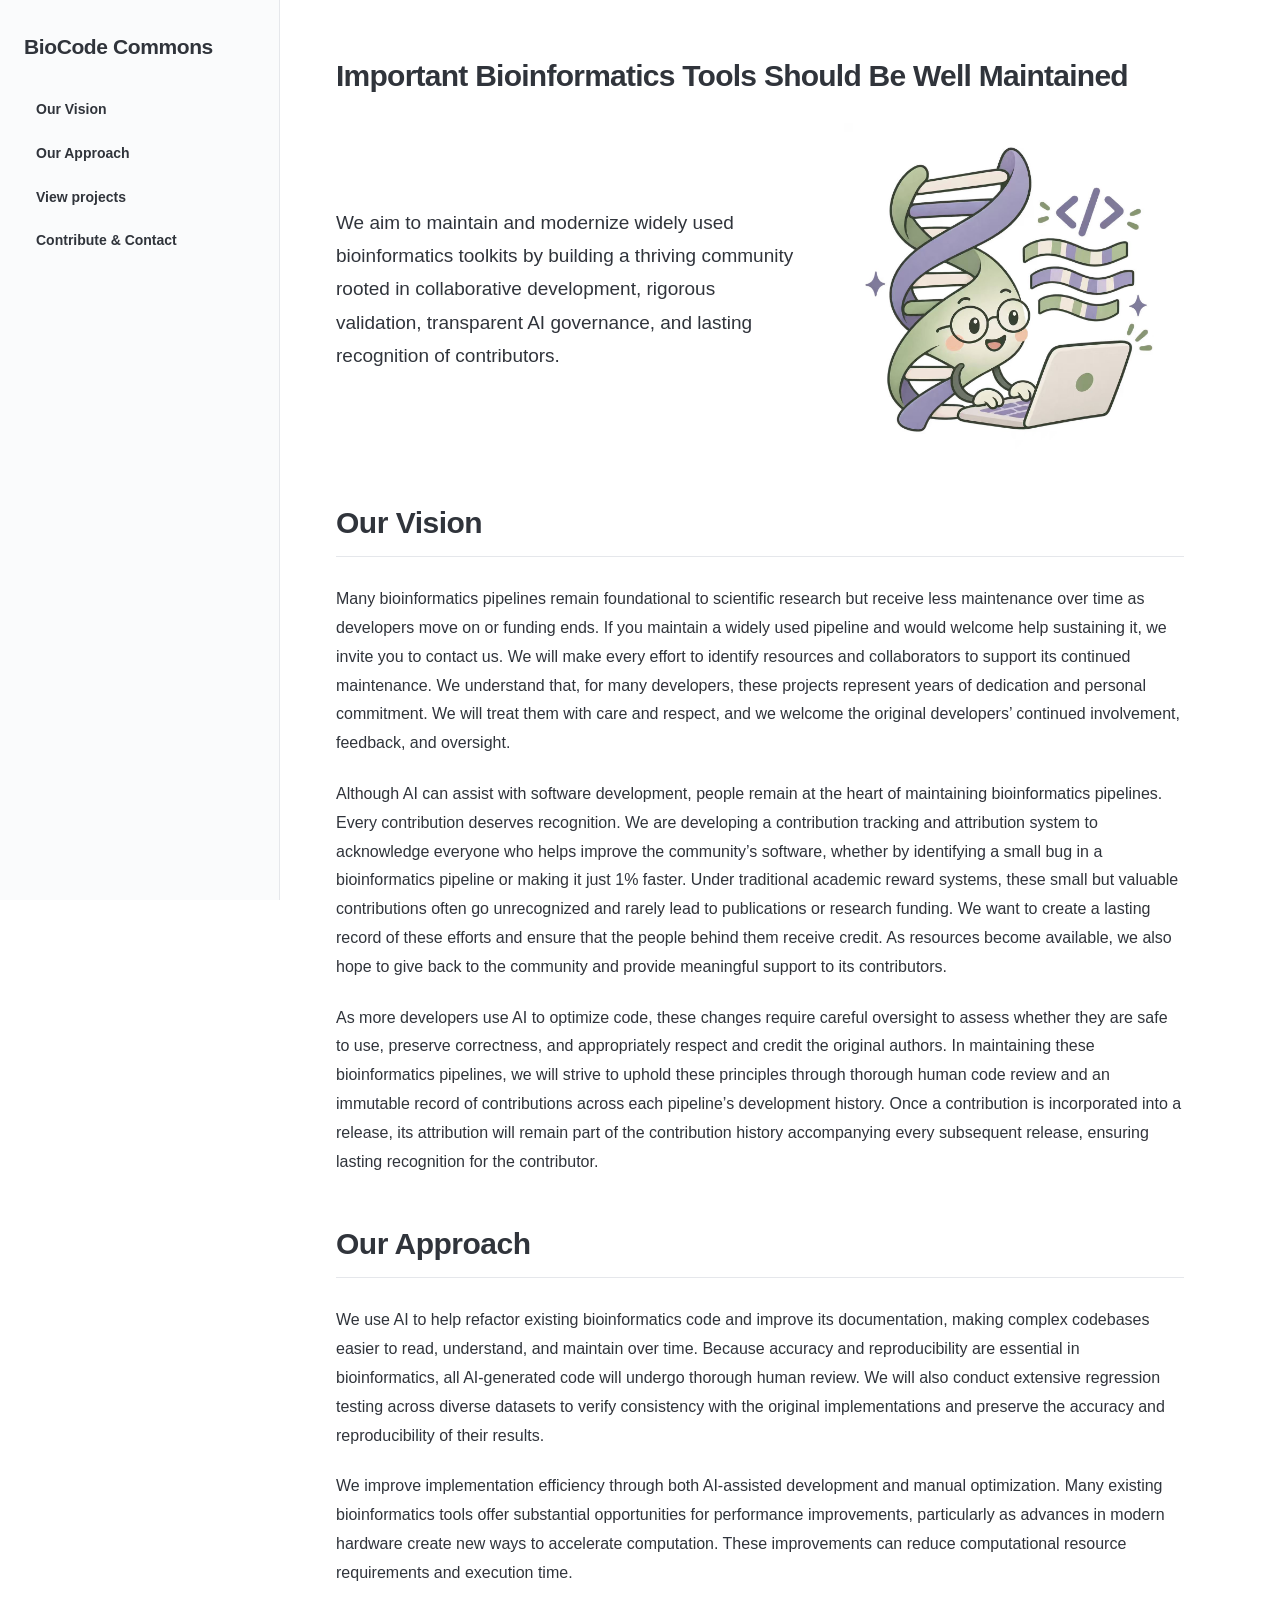
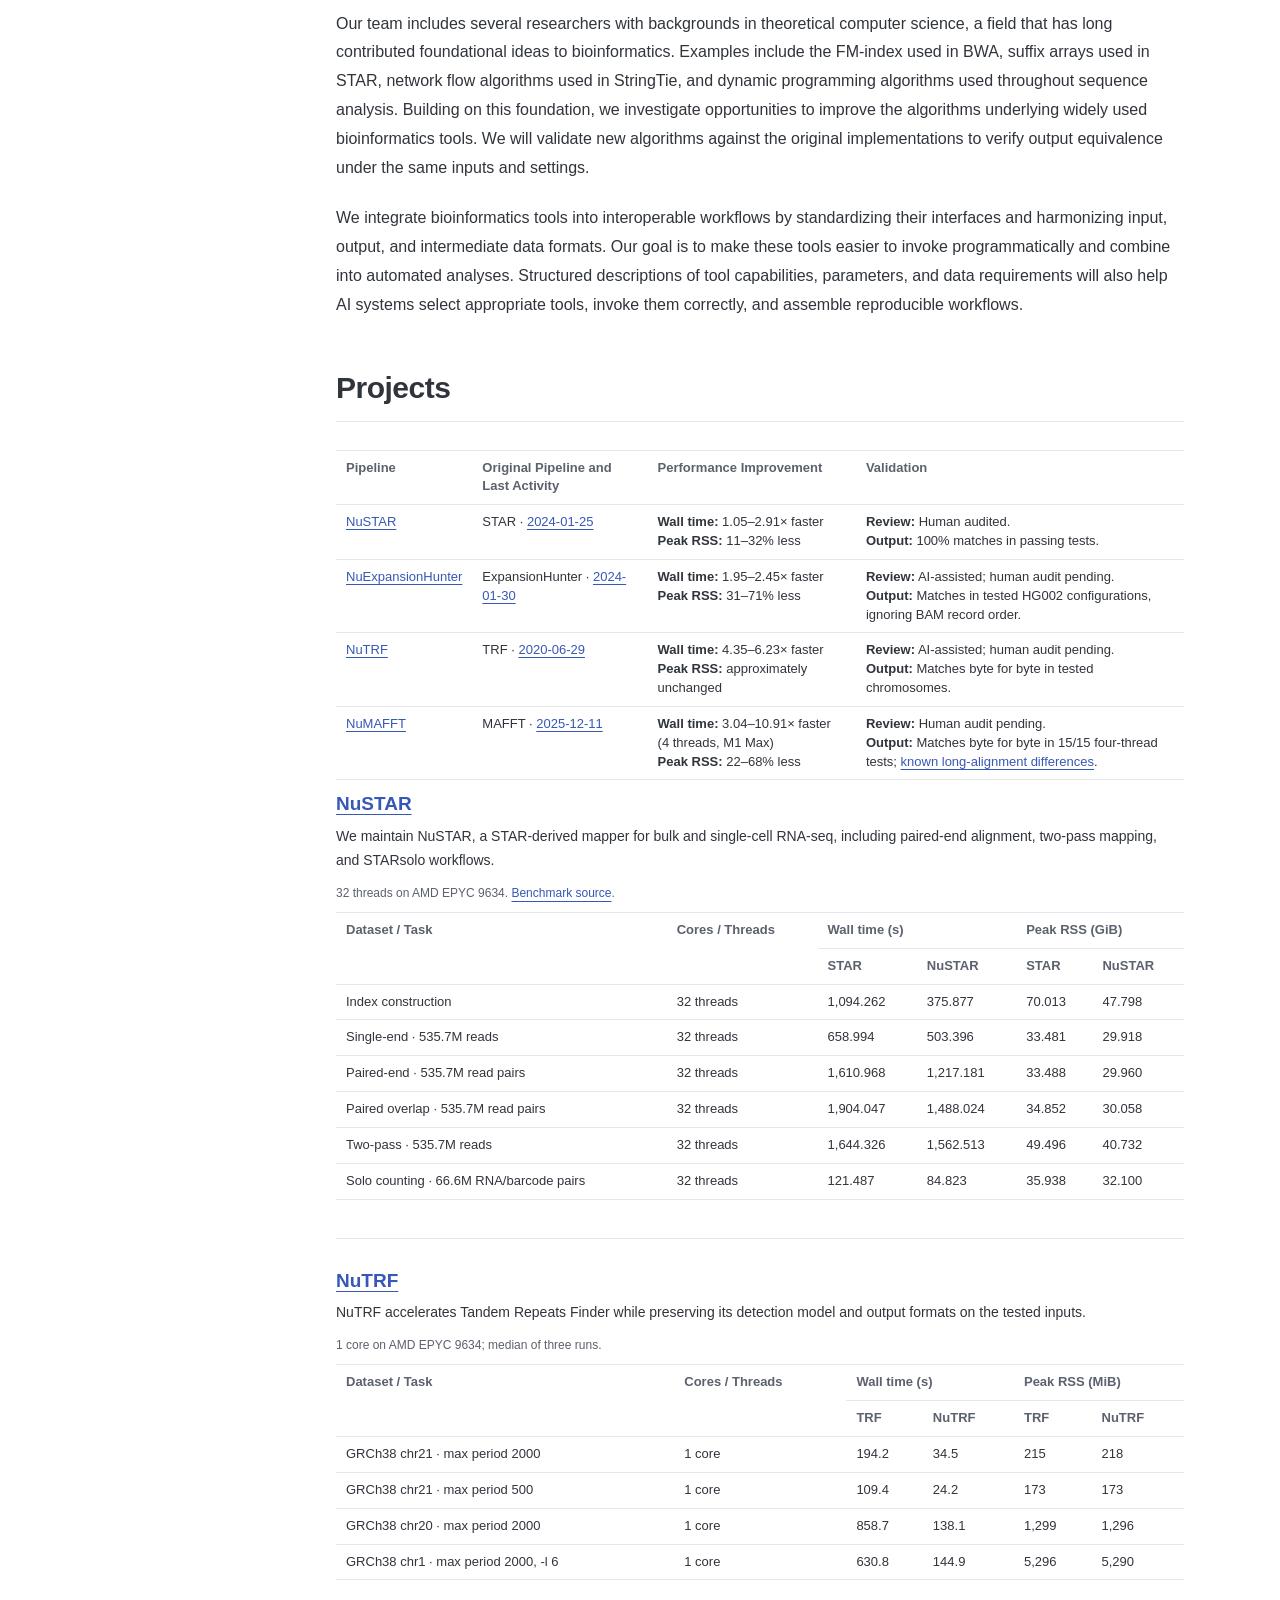
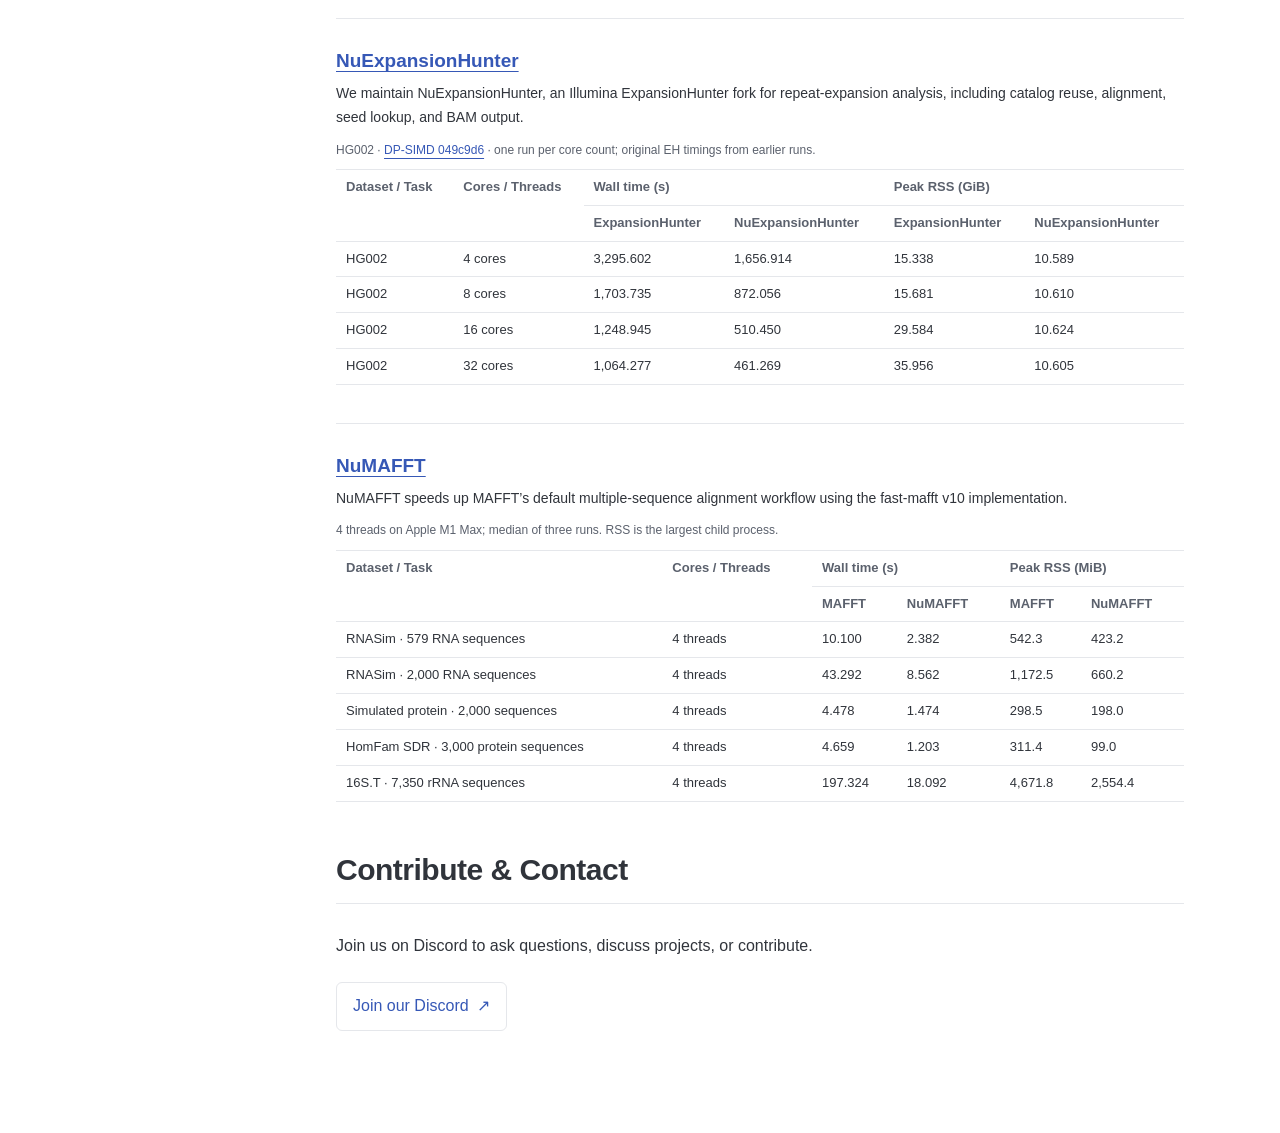
==== commit 896e9f86: "Update NuSTAR and NuExpansionHunter benchmarks" ====
--- a/index.html
+++ b/index.html
@@ -56,13 +56,13 @@
             <tr>
               <th scope="row"><a href="#project-nustar">NuSTAR</a></th>
               <td>STAR · <a href="https://github.com/alexdobin/STAR/commit/b1edc1208d91a53bf40ebae8669f71d50b994851"><time datetime="2024-01-25">2024-01-25</time></a></td>
-              <td><strong>Wall time:</strong> Up to 2.91× faster<br><strong>Peak RSS:</strong> 11–32% less</td>
-              <td><strong>Review:</strong> Human audited.<br><strong>Output:</strong> Matches in passing tests; <a href="https://github.com/BioCode-Commons/NuSTAR/blob/main/docs/STAR_COMPARISON.md#a-known-behavior-difference">known differences</a> are documented.</td>
+              <td><strong>Wall time:</strong> 1.05–2.91× faster<br><strong>Peak RSS:</strong> 11–32% less</td>
+              <td><strong>Review:</strong> Human audited.<br><strong>Output:</strong> 100% matches in passing tests.</td>
             </tr>
             <tr>
               <th scope="row"><a href="#project-nuexpansionhunter">NuExpansionHunter</a></th>
               <td>ExpansionHunter · <a href="https://github.com/Illumina/ExpansionHunter/commit/dc477e1379ed202bbfa103a75e023107a2b02c36"><time datetime="2024-01-30">2024-01-30</time></a></td>
-              <td><strong>Wall time:</strong> 1.46–3.14× faster<br><strong>Peak RSS:</strong> 31–70% less</td>
+              <td><strong>Wall time:</strong> 1.95–2.45× faster<br><strong>Peak RSS:</strong> 31–71% less</td>
               <td><strong>Review:</strong> AI-assisted; human audit pending.<br><strong>Output:</strong> Matches in tested HG002 configurations, ignoring BAM record order.</td>
             </tr>
             <tr>
@@ -86,20 +86,18 @@
         <p>We maintain NuSTAR, a STAR-derived mapper for bulk and single-cell RNA-seq, including paired-end alignment, two-pass mapping, and STARsolo workflows.</p>
         <div class="benchmark-table-wrap" role="region" aria-label="NuSTAR benchmark results" tabindex="0">
           <table>
-            <caption>Full-data tests: 32 threads on AMD EPYC 9634; final two rows are earlier runs.</caption>
+            <caption>32 threads on AMD EPYC 9634. <a href="https://github.com/BioCode-Commons/NuSTAR/blob/3da465796b14f6f1e3f7ffb427d5b1a53fae8163/BENCHMARKS.md">Benchmark source</a>.</caption>
             <thead>
               <tr><th scope="col" rowspan="2">Dataset / Task</th><th scope="col" rowspan="2">Cores / Threads</th><th scope="colgroup" colspan="2">Wall time (s)</th><th scope="colgroup" colspan="2">Peak RSS (GiB)</th></tr>
               <tr><th scope="col">STAR</th><th scope="col">NuSTAR</th><th scope="col">STAR</th><th scope="col">NuSTAR</th></tr>
             </thead>
             <tbody>
-              <tr><th scope="row">Index construction · GRCh38</th><td>32 threads</td><td>1,094.262</td><td>375.877</td><td>70.013</td><td>47.798</td></tr>
-              <tr><th scope="row">Single-end · 535.7M reads</th><td>32 threads</td><td>687.022</td><td>566.583</td><td>33.482</td><td>29.540</td></tr>
-              <tr><th scope="row">Paired-end · 535.7M read pairs</th><td>32 threads</td><td>1,652.879</td><td>1,541.870</td><td>33.475</td><td>29.480</td></tr>
-              <tr><th scope="row">Paired overlap · 535.7M read pairs</th><td>32 threads</td><td>1,933.666</td><td>1,741.273</td><td>34.841</td><td>29.577</td></tr>
-              <tr><th scope="row">Two-pass · 535.7M reads, reported run</th><td>32 threads</td><td>1,644.326</td><td>1,562.513</td><td>49.496</td><td>40.732</td></tr>
-              <tr><th scope="row">Solo · PBMC 1k v3, 66.6M pairs</th><td>32 threads</td><td>121.487</td><td>84.823</td><td>35.938</td><td>32.100</td></tr>
-              <tr><th scope="row">Full-human two-pass · 535.7M reads · earlier run</th><td>Not reported</td><td>1,598.68</td><td>1,906.23</td><td>49.49</td><td>40.73</td></tr>
-              <tr><th scope="row">Solo gene counting · 1M reads · earlier run</th><td>32 threads</td><td>20.74</td><td>7.79</td><td>Not reported</td><td>Not reported</td></tr>
+              <tr><th scope="row">Index construction</th><td>32 threads</td><td>1,094.262</td><td>375.877</td><td>70.013</td><td>47.798</td></tr>
+              <tr><th scope="row">Single-end · 535.7M reads</th><td>32 threads</td><td>658.994</td><td>503.396</td><td>33.481</td><td>29.918</td></tr>
+              <tr><th scope="row">Paired-end · 535.7M read pairs</th><td>32 threads</td><td>1,610.968</td><td>1,217.181</td><td>33.488</td><td>29.960</td></tr>
+              <tr><th scope="row">Paired overlap · 535.7M read pairs</th><td>32 threads</td><td>1,904.047</td><td>1,488.024</td><td>34.852</td><td>30.058</td></tr>
+              <tr><th scope="row">Two-pass · 535.7M reads</th><td>32 threads</td><td>1,644.326</td><td>1,562.513</td><td>49.496</td><td>40.732</td></tr>
+              <tr><th scope="row">Solo counting · 66.6M RNA/barcode pairs</th><td>32 threads</td><td>121.487</td><td>84.823</td><td>35.938</td><td>32.100</td></tr>
             </tbody>
           </table>
         </div>
@@ -130,16 +128,16 @@
         <p>We maintain NuExpansionHunter, an Illumina ExpansionHunter fork for repeat-expansion analysis, including catalog reuse, alignment, seed lookup, and BAM output.</p>
         <div class="benchmark-table-wrap" role="region" aria-label="NuExpansionHunter benchmark results" tabindex="0">
           <table>
-            <caption>HG002; one run per core count, compared with historical ExpansionHunter runs.</caption>
+            <caption>HG002 · <a href="https://github.com/BioCode-Commons/NuExpansionHunter/commit/049c9d60ddbcf516a2d8385085d3772a372caee8">DP-SIMD 049c9d6</a> · one run per core count; original EH timings from earlier runs.</caption>
             <thead>
               <tr><th scope="col" rowspan="2">Dataset / Task</th><th scope="col" rowspan="2">Cores / Threads</th><th scope="colgroup" colspan="2">Wall time (s)</th><th scope="colgroup" colspan="2">Peak RSS (GiB)</th></tr>
               <tr><th scope="col">ExpansionHunter</th><th scope="col">NuExpansionHunter</th><th scope="col">ExpansionHunter</th><th scope="col">NuExpansionHunter</th></tr>
             </thead>
             <tbody>
-              <tr><th scope="row">HG002</th><td>4 cores</td><td>3,295.602</td><td>2,168.563</td><td>15.338</td><td>10.588</td></tr>
-              <tr><th scope="row">HG002</th><td>8 cores</td><td>1,703.735</td><td>1,167.031</td><td>15.681</td><td>10.593</td></tr>
-              <tr><th scope="row">HG002</th><td>16 cores</td><td>1,248.945</td><td>659.187</td><td>29.584</td><td>10.613</td></tr>
-              <tr><th scope="row">HG002</th><td>32 cores</td><td>1,064.277</td><td>338.709</td><td>35.956</td><td>10.614</td></tr>
+              <tr><th scope="row">HG002</th><td>4 cores</td><td>3,295.602</td><td>1,656.914</td><td>15.338</td><td>10.589</td></tr>
+              <tr><th scope="row">HG002</th><td>8 cores</td><td>1,703.735</td><td>872.056</td><td>15.681</td><td>10.610</td></tr>
+              <tr><th scope="row">HG002</th><td>16 cores</td><td>1,248.945</td><td>510.450</td><td>29.584</td><td>10.624</td></tr>
+              <tr><th scope="row">HG002</th><td>32 cores</td><td>1,064.277</td><td>461.269</td><td>35.956</td><td>10.605</td></tr>
             </tbody>
           </table>
         </div>
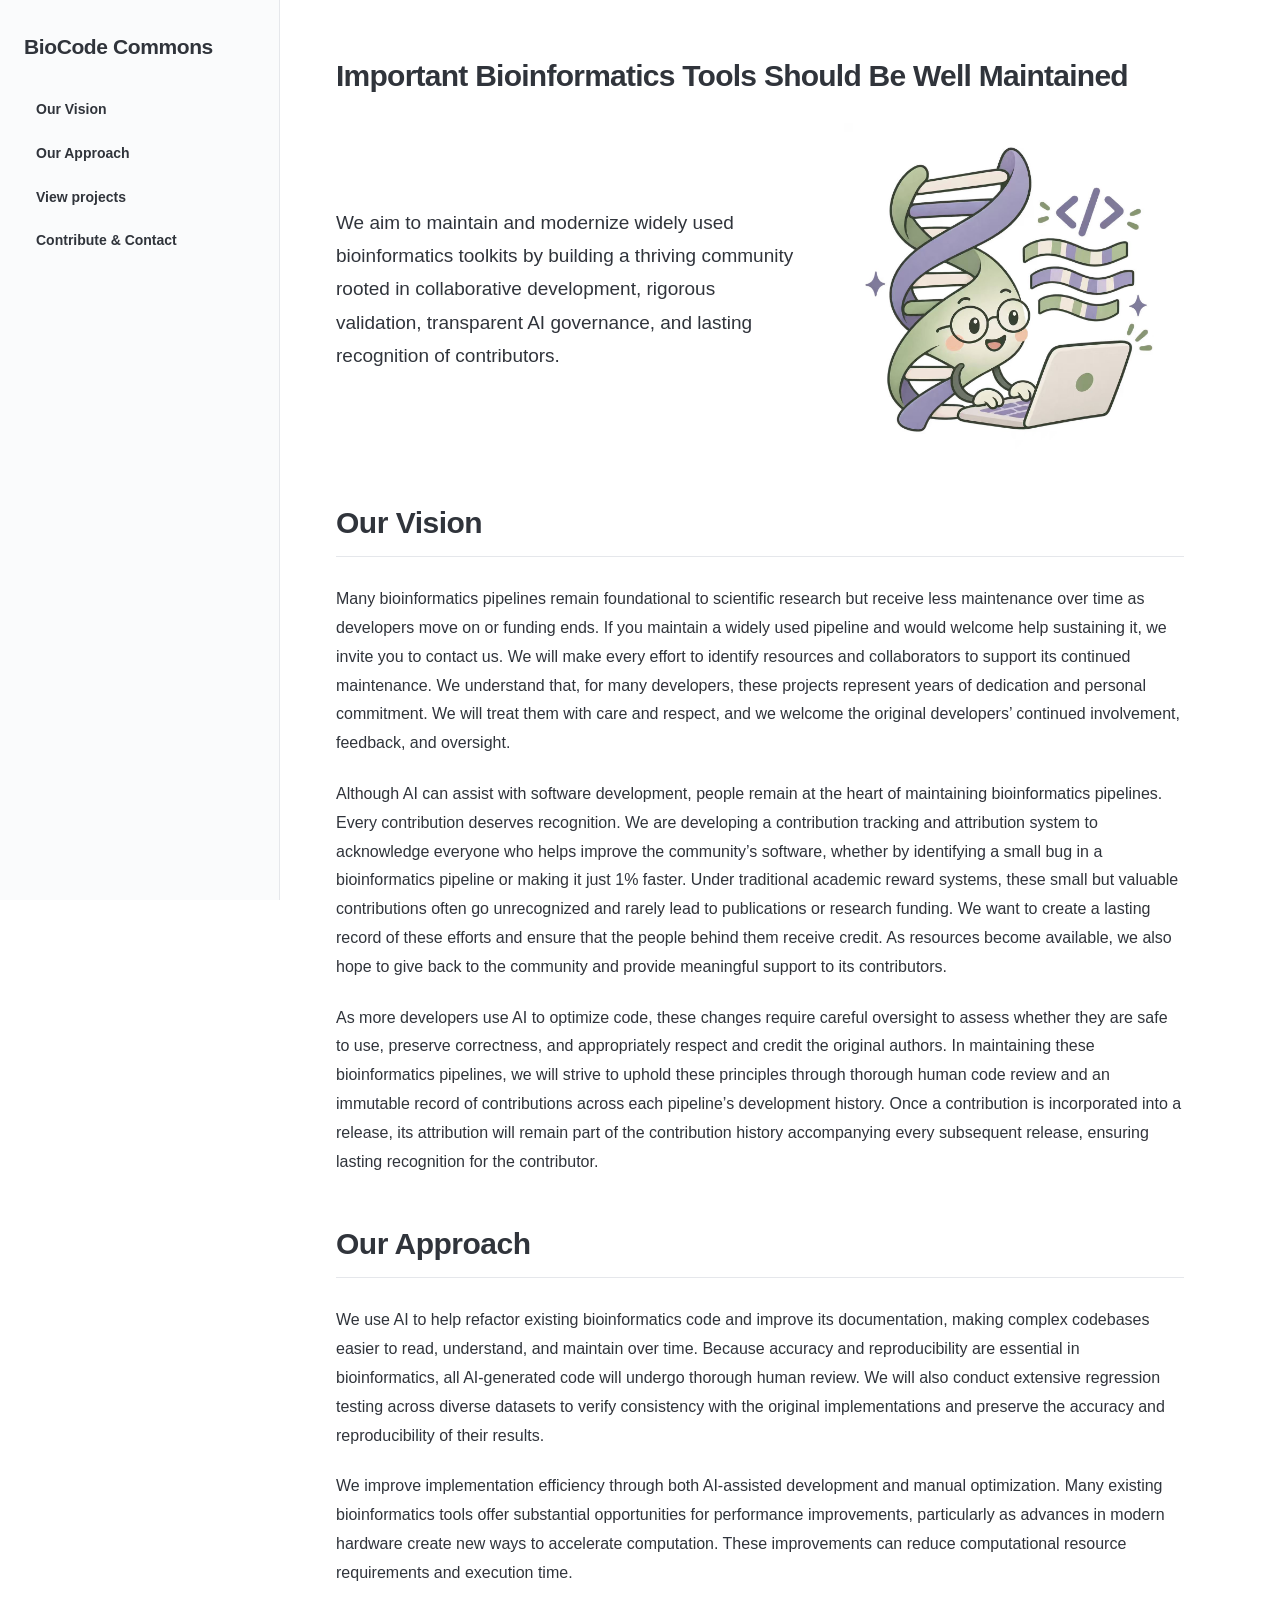
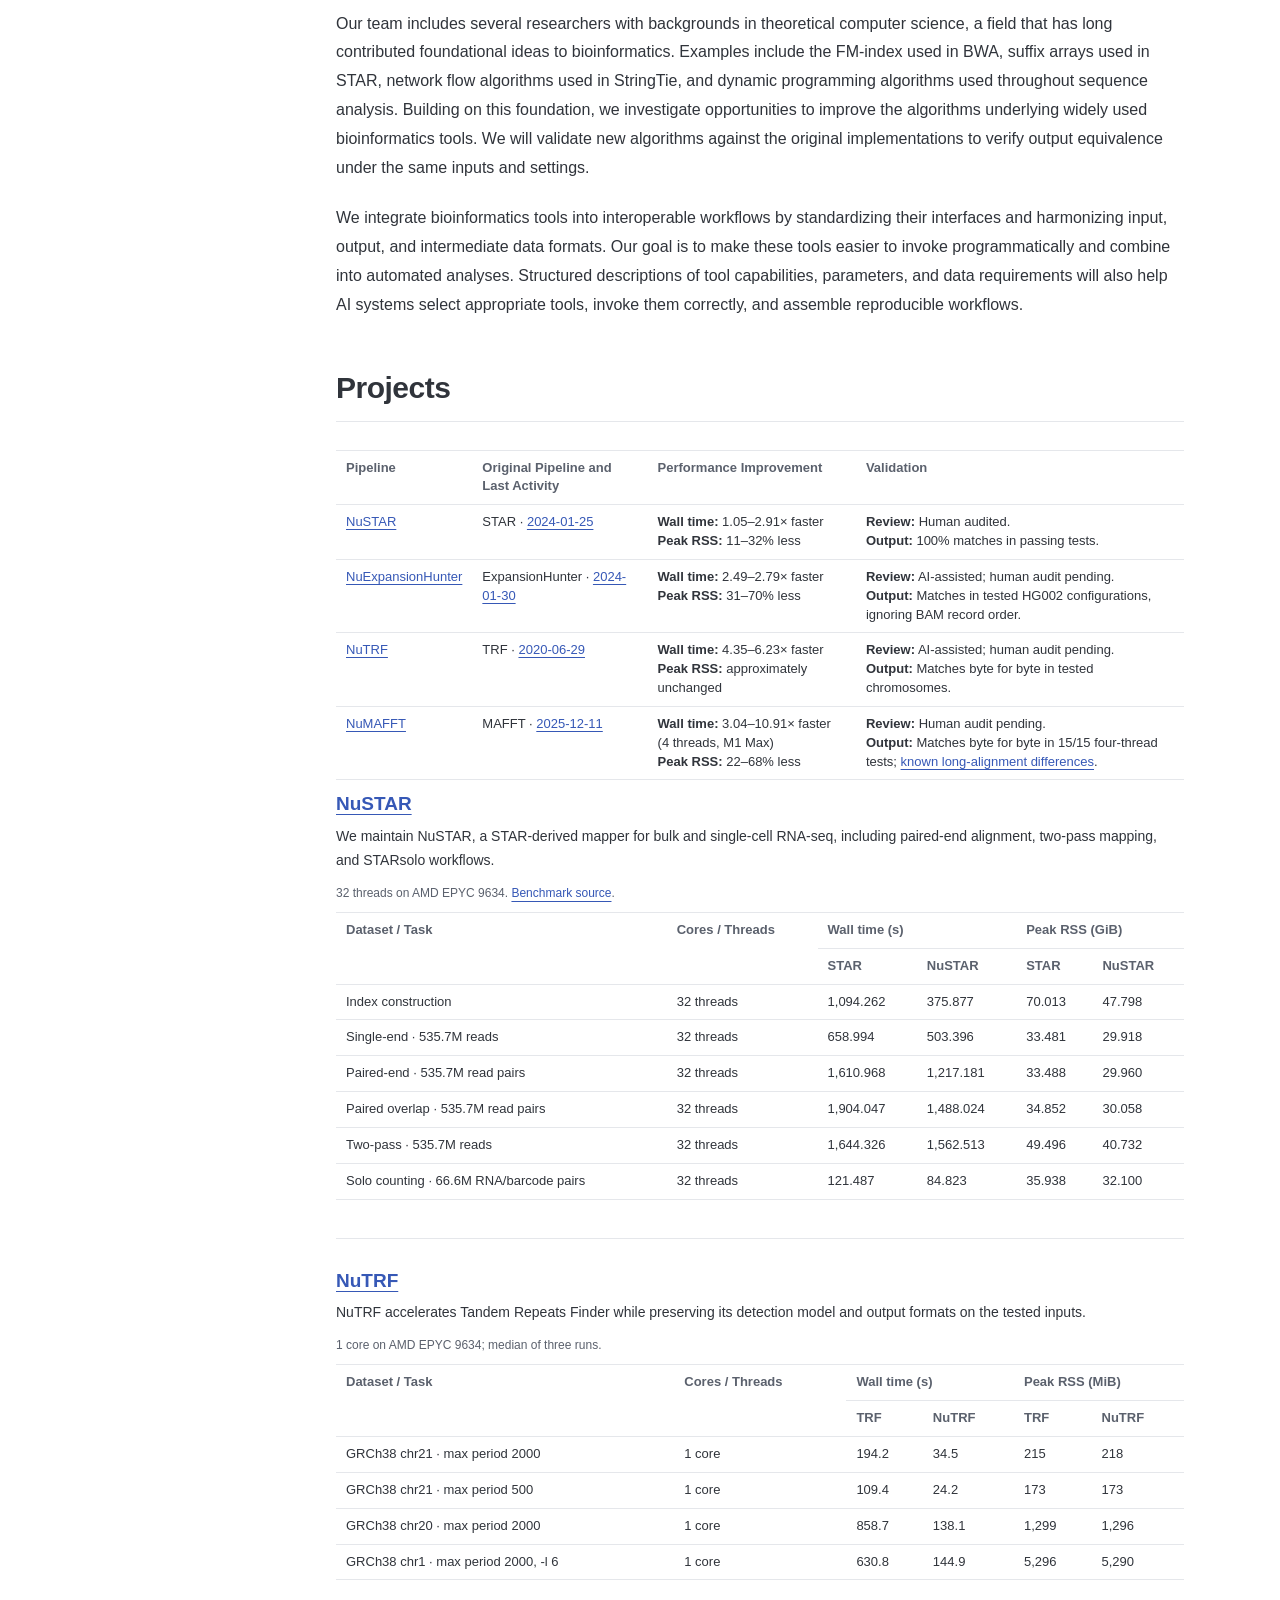
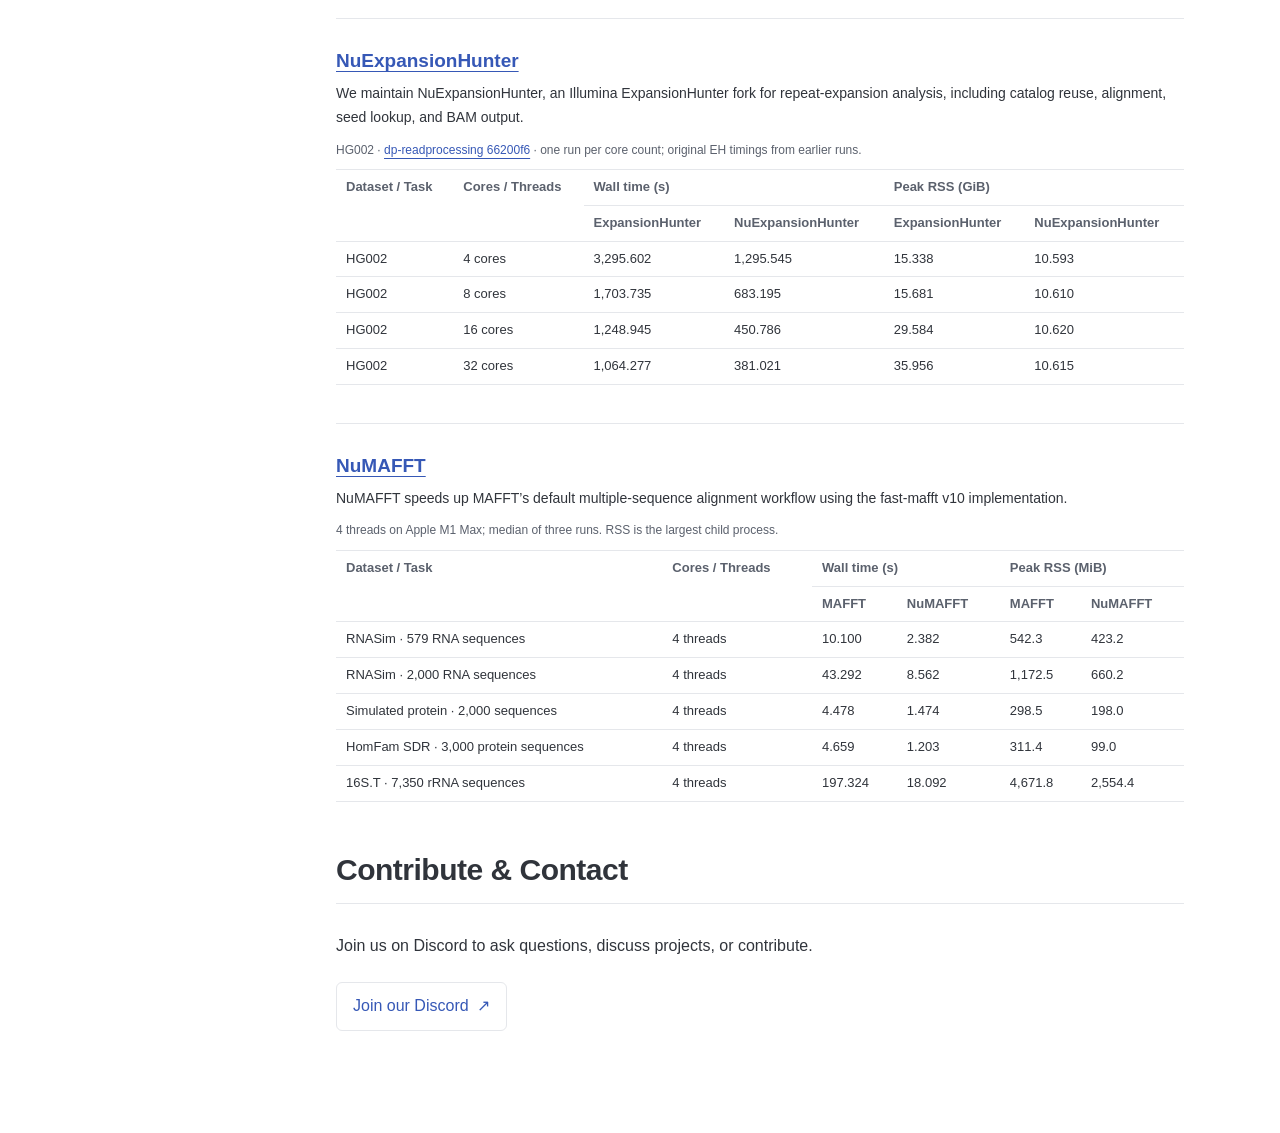
==== commit 95af1aa3: "Publish verified read-processing HG002 benchmark" ====
--- a/index.html
+++ b/index.html
@@ -62,7 +62,7 @@
             <tr>
               <th scope="row"><a href="#project-nuexpansionhunter">NuExpansionHunter</a></th>
               <td>ExpansionHunter · <a href="https://github.com/Illumina/ExpansionHunter/commit/dc477e1379ed202bbfa103a75e023107a2b02c36"><time datetime="2024-01-30">2024-01-30</time></a></td>
-              <td><strong>Wall time:</strong> 1.95–2.45× faster<br><strong>Peak RSS:</strong> 31–71% less</td>
+              <td><strong>Wall time:</strong> 2.49–2.79× faster<br><strong>Peak RSS:</strong> 31–70% less</td>
               <td><strong>Review:</strong> AI-assisted; human audit pending.<br><strong>Output:</strong> Matches in tested HG002 configurations, ignoring BAM record order.</td>
             </tr>
             <tr>
@@ -128,16 +128,16 @@
         <p>We maintain NuExpansionHunter, an Illumina ExpansionHunter fork for repeat-expansion analysis, including catalog reuse, alignment, seed lookup, and BAM output.</p>
         <div class="benchmark-table-wrap" role="region" aria-label="NuExpansionHunter benchmark results" tabindex="0">
           <table>
-            <caption>HG002 · <a href="https://github.com/BioCode-Commons/NuExpansionHunter/commit/049c9d60ddbcf516a2d8385085d3772a372caee8">DP-SIMD 049c9d6</a> · one run per core count; original EH timings from earlier runs.</caption>
+            <caption>HG002 · <a href="https://github.com/BioCode-Commons/NuExpansionHunter/commit/66200f627c7d7380c146babf8b6ed79b97ccf408">dp-readprocessing 66200f6</a> · one run per core count; original EH timings from earlier runs.</caption>
             <thead>
               <tr><th scope="col" rowspan="2">Dataset / Task</th><th scope="col" rowspan="2">Cores / Threads</th><th scope="colgroup" colspan="2">Wall time (s)</th><th scope="colgroup" colspan="2">Peak RSS (GiB)</th></tr>
               <tr><th scope="col">ExpansionHunter</th><th scope="col">NuExpansionHunter</th><th scope="col">ExpansionHunter</th><th scope="col">NuExpansionHunter</th></tr>
             </thead>
             <tbody>
-              <tr><th scope="row">HG002</th><td>4 cores</td><td>3,295.602</td><td>1,656.914</td><td>15.338</td><td>10.589</td></tr>
-              <tr><th scope="row">HG002</th><td>8 cores</td><td>1,703.735</td><td>872.056</td><td>15.681</td><td>10.610</td></tr>
-              <tr><th scope="row">HG002</th><td>16 cores</td><td>1,248.945</td><td>510.450</td><td>29.584</td><td>10.624</td></tr>
-              <tr><th scope="row">HG002</th><td>32 cores</td><td>1,064.277</td><td>461.269</td><td>35.956</td><td>10.605</td></tr>
+              <tr><th scope="row">HG002</th><td>4 cores</td><td>3,295.602</td><td>1,295.545</td><td>15.338</td><td>10.593</td></tr>
+              <tr><th scope="row">HG002</th><td>8 cores</td><td>1,703.735</td><td>683.195</td><td>15.681</td><td>10.610</td></tr>
+              <tr><th scope="row">HG002</th><td>16 cores</td><td>1,248.945</td><td>450.786</td><td>29.584</td><td>10.620</td></tr>
+              <tr><th scope="row">HG002</th><td>32 cores</td><td>1,064.277</td><td>381.021</td><td>35.956</td><td>10.615</td></tr>
             </tbody>
           </table>
         </div>
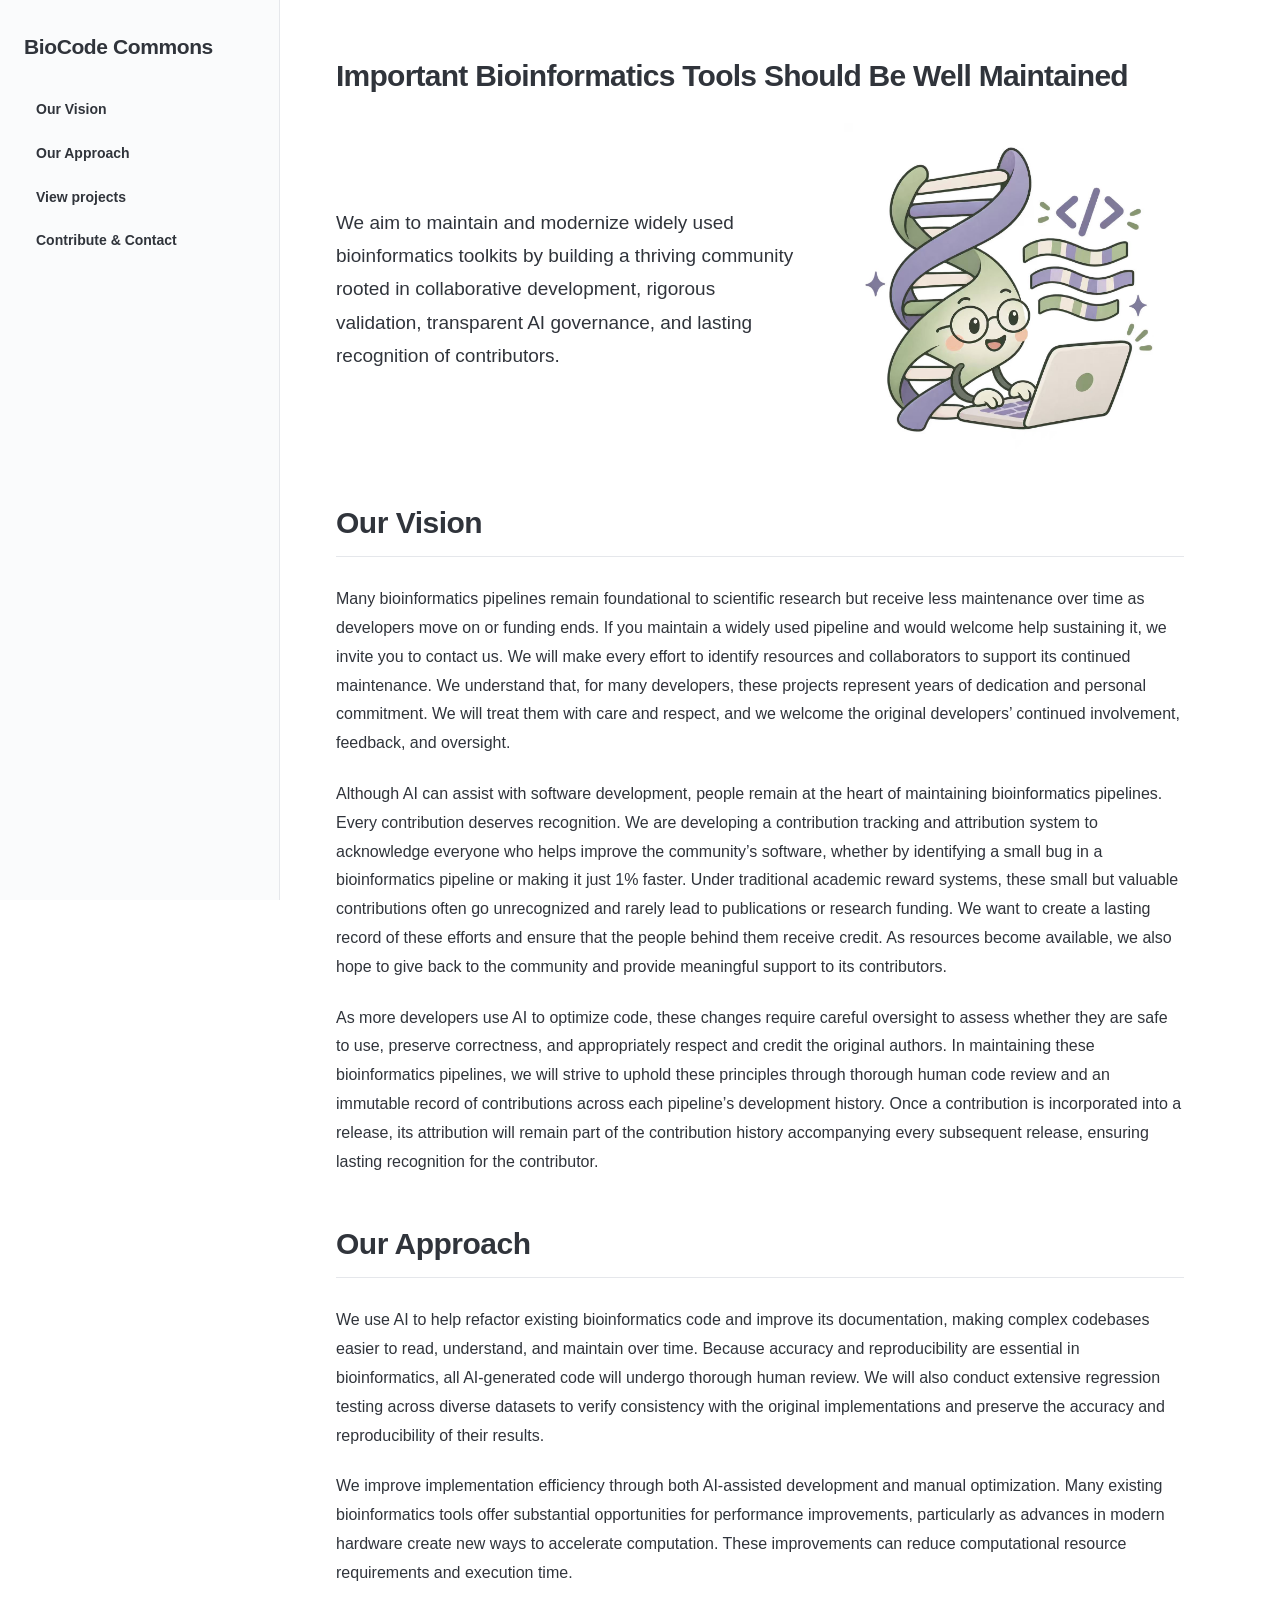
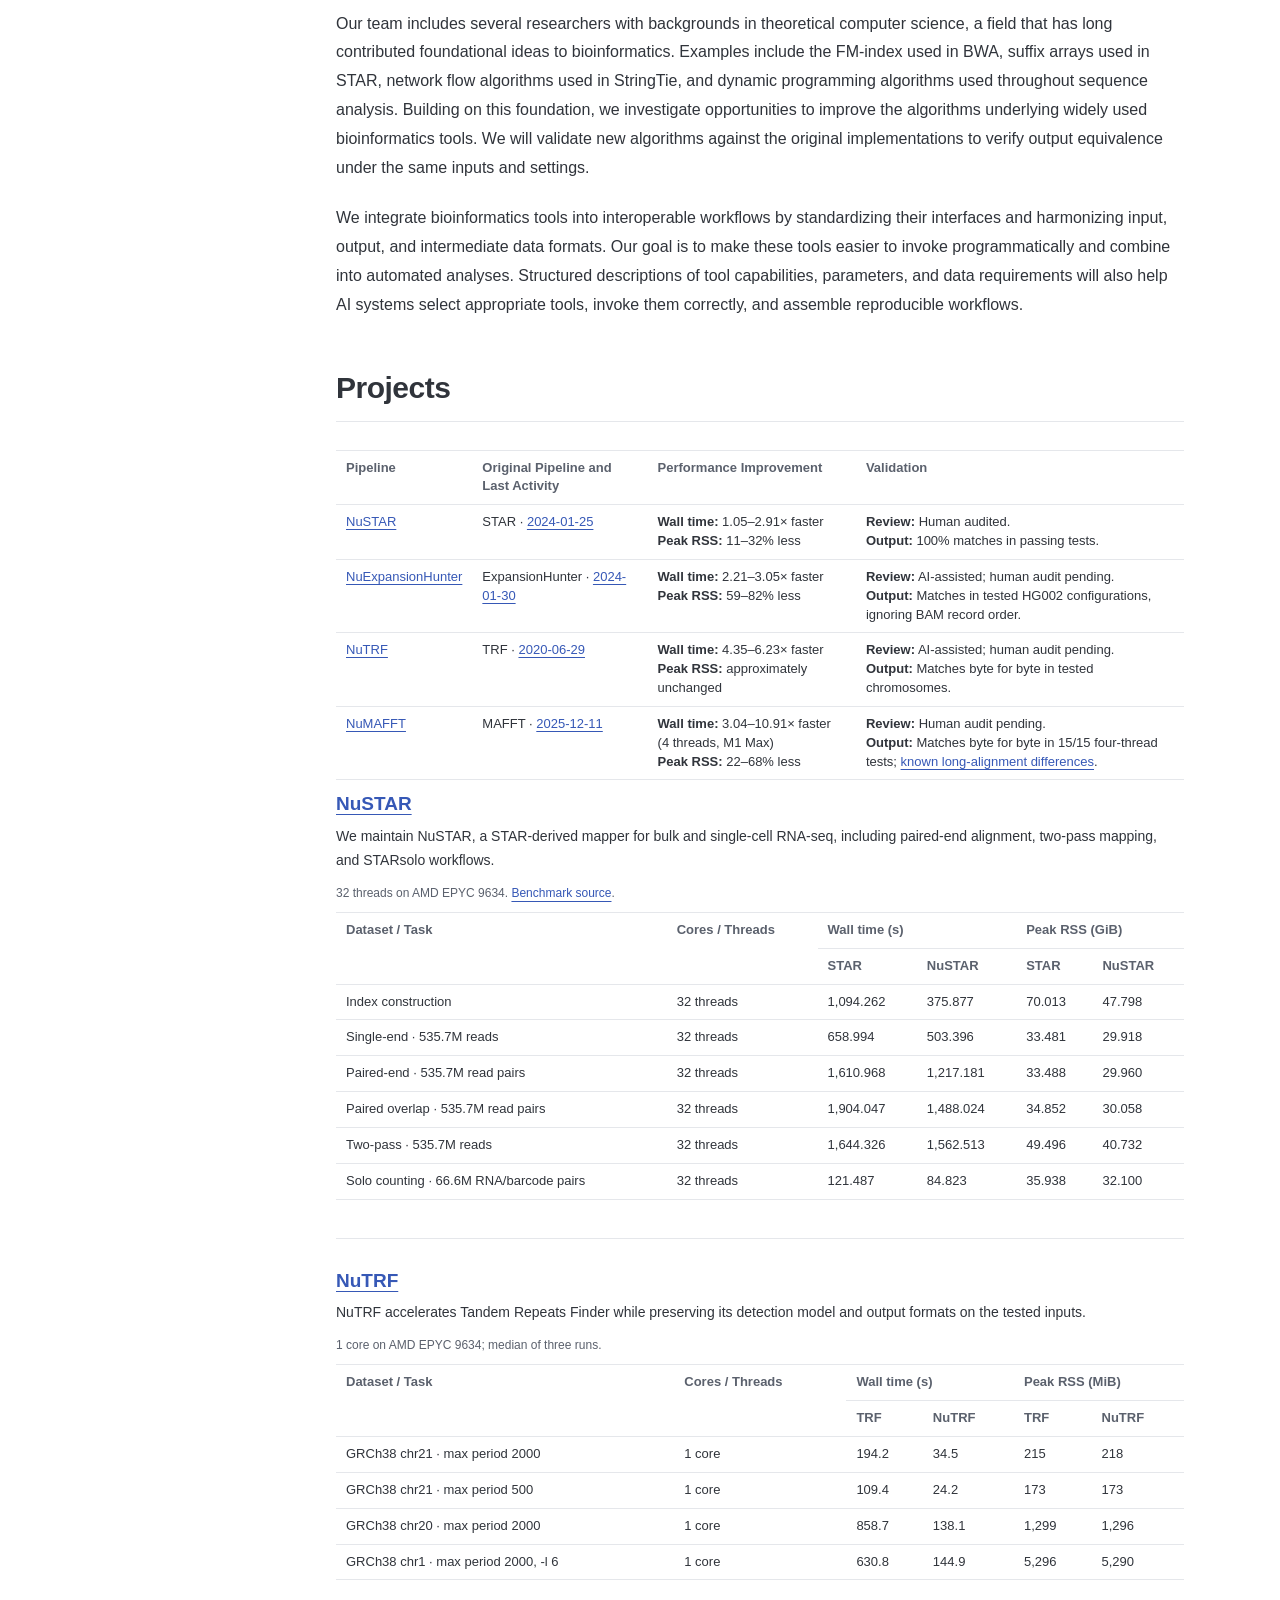
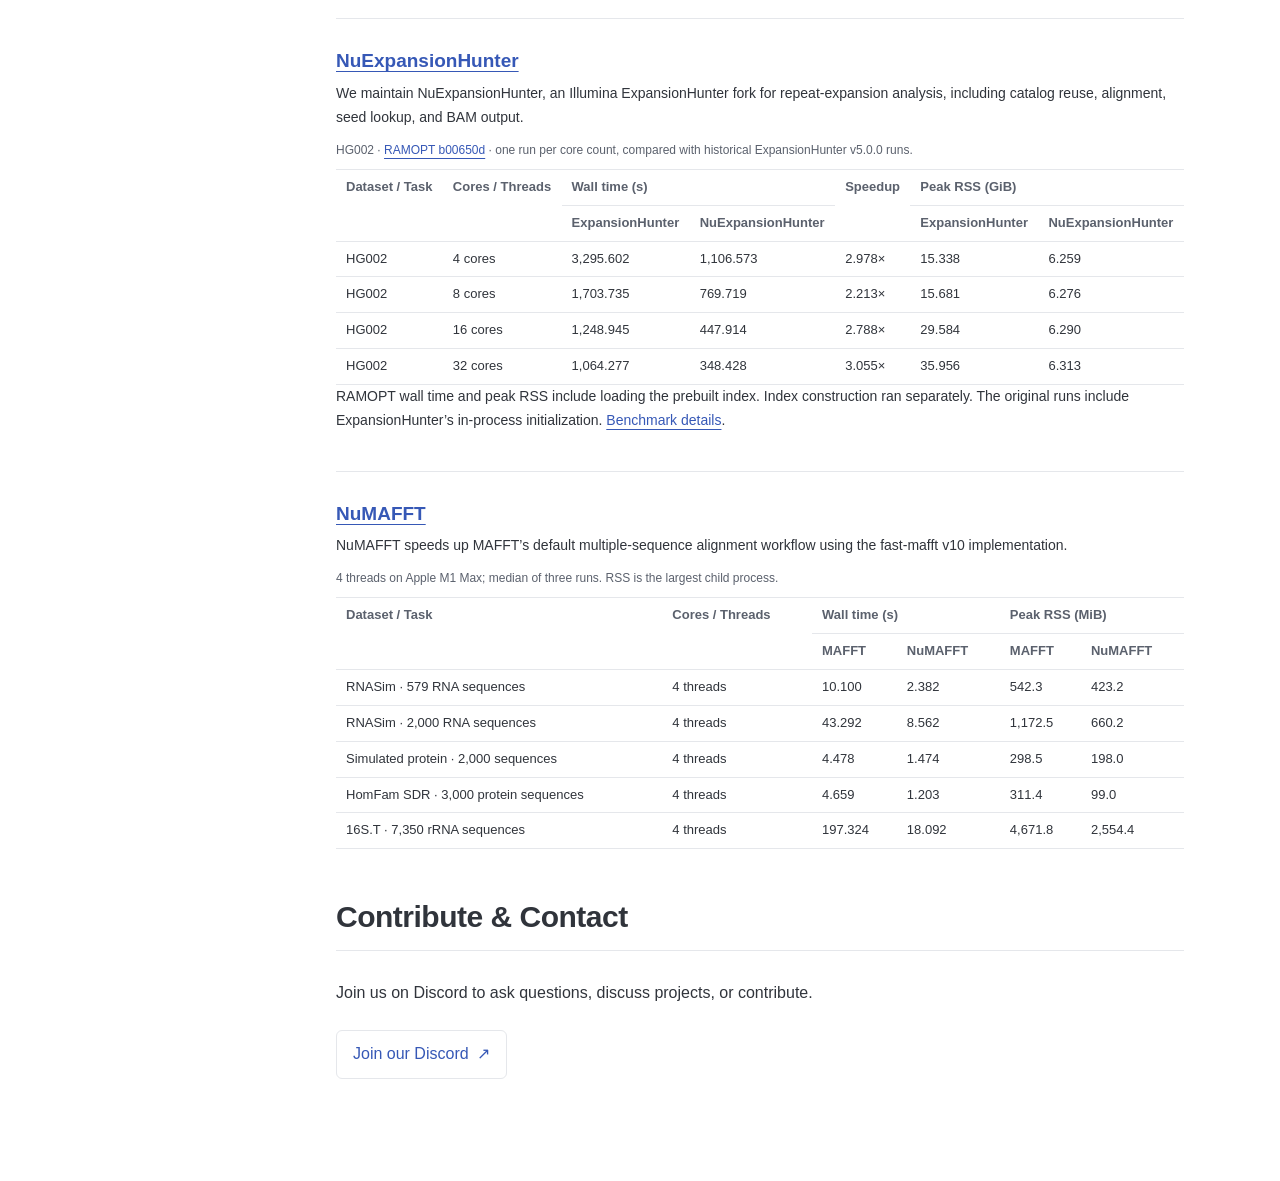
==== commit f1a5d5d2: "Publish RAMOPT HG002 benchmark" ====
--- a/index.html
+++ b/index.html
@@ -62,7 +62,7 @@
             <tr>
               <th scope="row"><a href="#project-nuexpansionhunter">NuExpansionHunter</a></th>
               <td>ExpansionHunter · <a href="https://github.com/Illumina/ExpansionHunter/commit/dc477e1379ed202bbfa103a75e023107a2b02c36"><time datetime="2024-01-30">2024-01-30</time></a></td>
-              <td><strong>Wall time:</strong> 2.49–2.79× faster<br><strong>Peak RSS:</strong> 31–70% less</td>
+              <td><strong>Wall time:</strong> 2.21–3.05× faster<br><strong>Peak RSS:</strong> 59–82% less</td>
               <td><strong>Review:</strong> AI-assisted; human audit pending.<br><strong>Output:</strong> Matches in tested HG002 configurations, ignoring BAM record order.</td>
             </tr>
             <tr>
@@ -128,19 +128,20 @@
         <p>We maintain NuExpansionHunter, an Illumina ExpansionHunter fork for repeat-expansion analysis, including catalog reuse, alignment, seed lookup, and BAM output.</p>
         <div class="benchmark-table-wrap" role="region" aria-label="NuExpansionHunter benchmark results" tabindex="0">
           <table>
-            <caption>HG002 · <a href="https://github.com/BioCode-Commons/NuExpansionHunter/commit/66200f627c7d7380c146babf8b6ed79b97ccf408">dp-readprocessing 66200f6</a> · one run per core count; original EH timings from earlier runs.</caption>
+            <caption>HG002 · <a href="https://github.com/BioCode-Commons/NuExpansionHunter/commit/b00650d297754f68d78778a441e2fcbf5096250b">RAMOPT b00650d</a> · one run per core count, compared with historical ExpansionHunter v5.0.0 runs.</caption>
             <thead>
-              <tr><th scope="col" rowspan="2">Dataset / Task</th><th scope="col" rowspan="2">Cores / Threads</th><th scope="colgroup" colspan="2">Wall time (s)</th><th scope="colgroup" colspan="2">Peak RSS (GiB)</th></tr>
+              <tr><th scope="col" rowspan="2">Dataset / Task</th><th scope="col" rowspan="2">Cores / Threads</th><th scope="colgroup" colspan="2">Wall time (s)</th><th scope="col" rowspan="2">Speedup</th><th scope="colgroup" colspan="2">Peak RSS (GiB)</th></tr>
               <tr><th scope="col">ExpansionHunter</th><th scope="col">NuExpansionHunter</th><th scope="col">ExpansionHunter</th><th scope="col">NuExpansionHunter</th></tr>
             </thead>
             <tbody>
-              <tr><th scope="row">HG002</th><td>4 cores</td><td>3,295.602</td><td>1,295.545</td><td>15.338</td><td>10.593</td></tr>
-              <tr><th scope="row">HG002</th><td>8 cores</td><td>1,703.735</td><td>683.195</td><td>15.681</td><td>10.610</td></tr>
-              <tr><th scope="row">HG002</th><td>16 cores</td><td>1,248.945</td><td>450.786</td><td>29.584</td><td>10.620</td></tr>
-              <tr><th scope="row">HG002</th><td>32 cores</td><td>1,064.277</td><td>381.021</td><td>35.956</td><td>10.615</td></tr>
+              <tr><th scope="row">HG002</th><td>4 cores</td><td>3,295.602</td><td>1,106.573</td><td>2.978×</td><td>15.338</td><td>6.259</td></tr>
+              <tr><th scope="row">HG002</th><td>8 cores</td><td>1,703.735</td><td>769.719</td><td>2.213×</td><td>15.681</td><td>6.276</td></tr>
+              <tr><th scope="row">HG002</th><td>16 cores</td><td>1,248.945</td><td>447.914</td><td>2.788×</td><td>29.584</td><td>6.290</td></tr>
+              <tr><th scope="row">HG002</th><td>32 cores</td><td>1,064.277</td><td>348.428</td><td>3.055×</td><td>35.956</td><td>6.313</td></tr>
             </tbody>
           </table>
         </div>
+        <p class="benchmark-note">RAMOPT wall time and peak RSS include loading the prebuilt index. Index construction ran separately. The original runs include ExpansionHunter’s in-process initialization. <a href="https://github.com/BioCode-Commons/NuExpansionHunter/blob/main/BENCHMARKS.md#jiapeng-ramopt-vs-happy-friday-on-full-hg002">Benchmark details</a>.</p>
       </article>
 
       <article class="project" aria-labelledby="project-numafft">
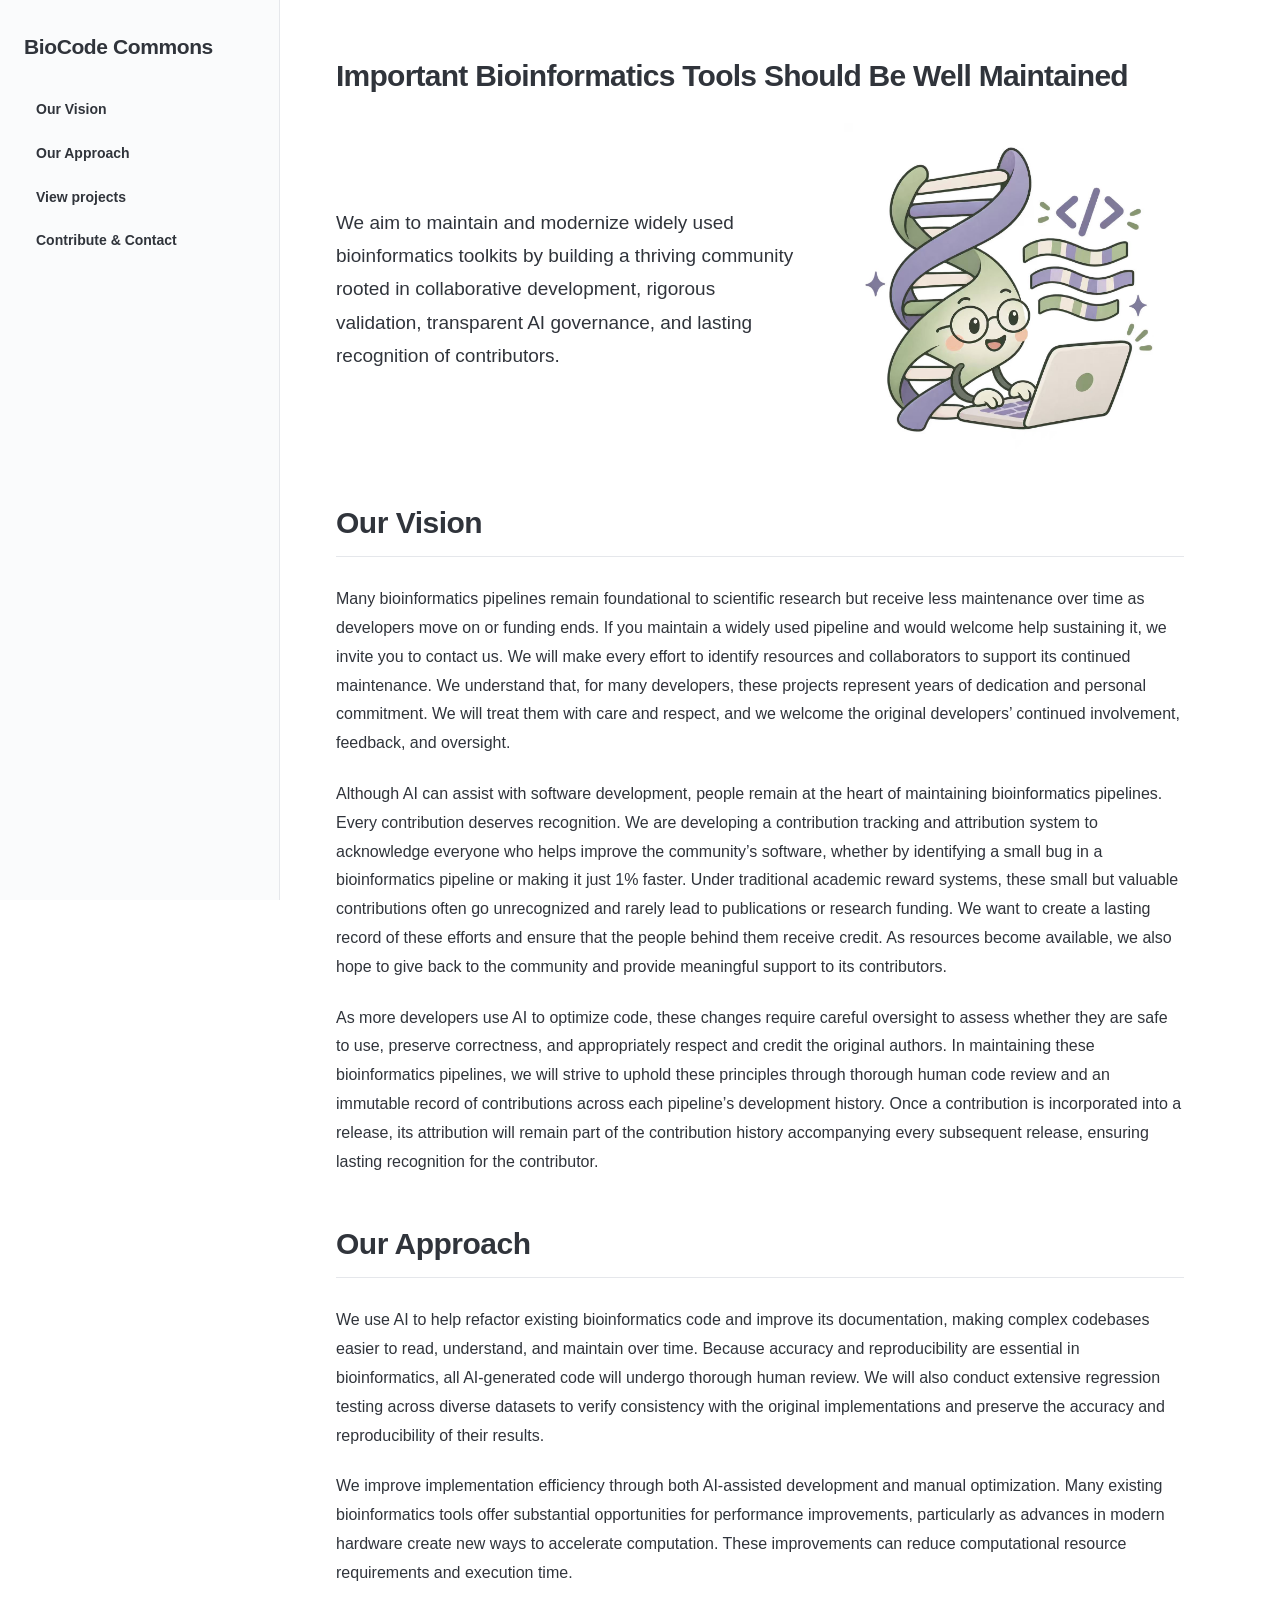
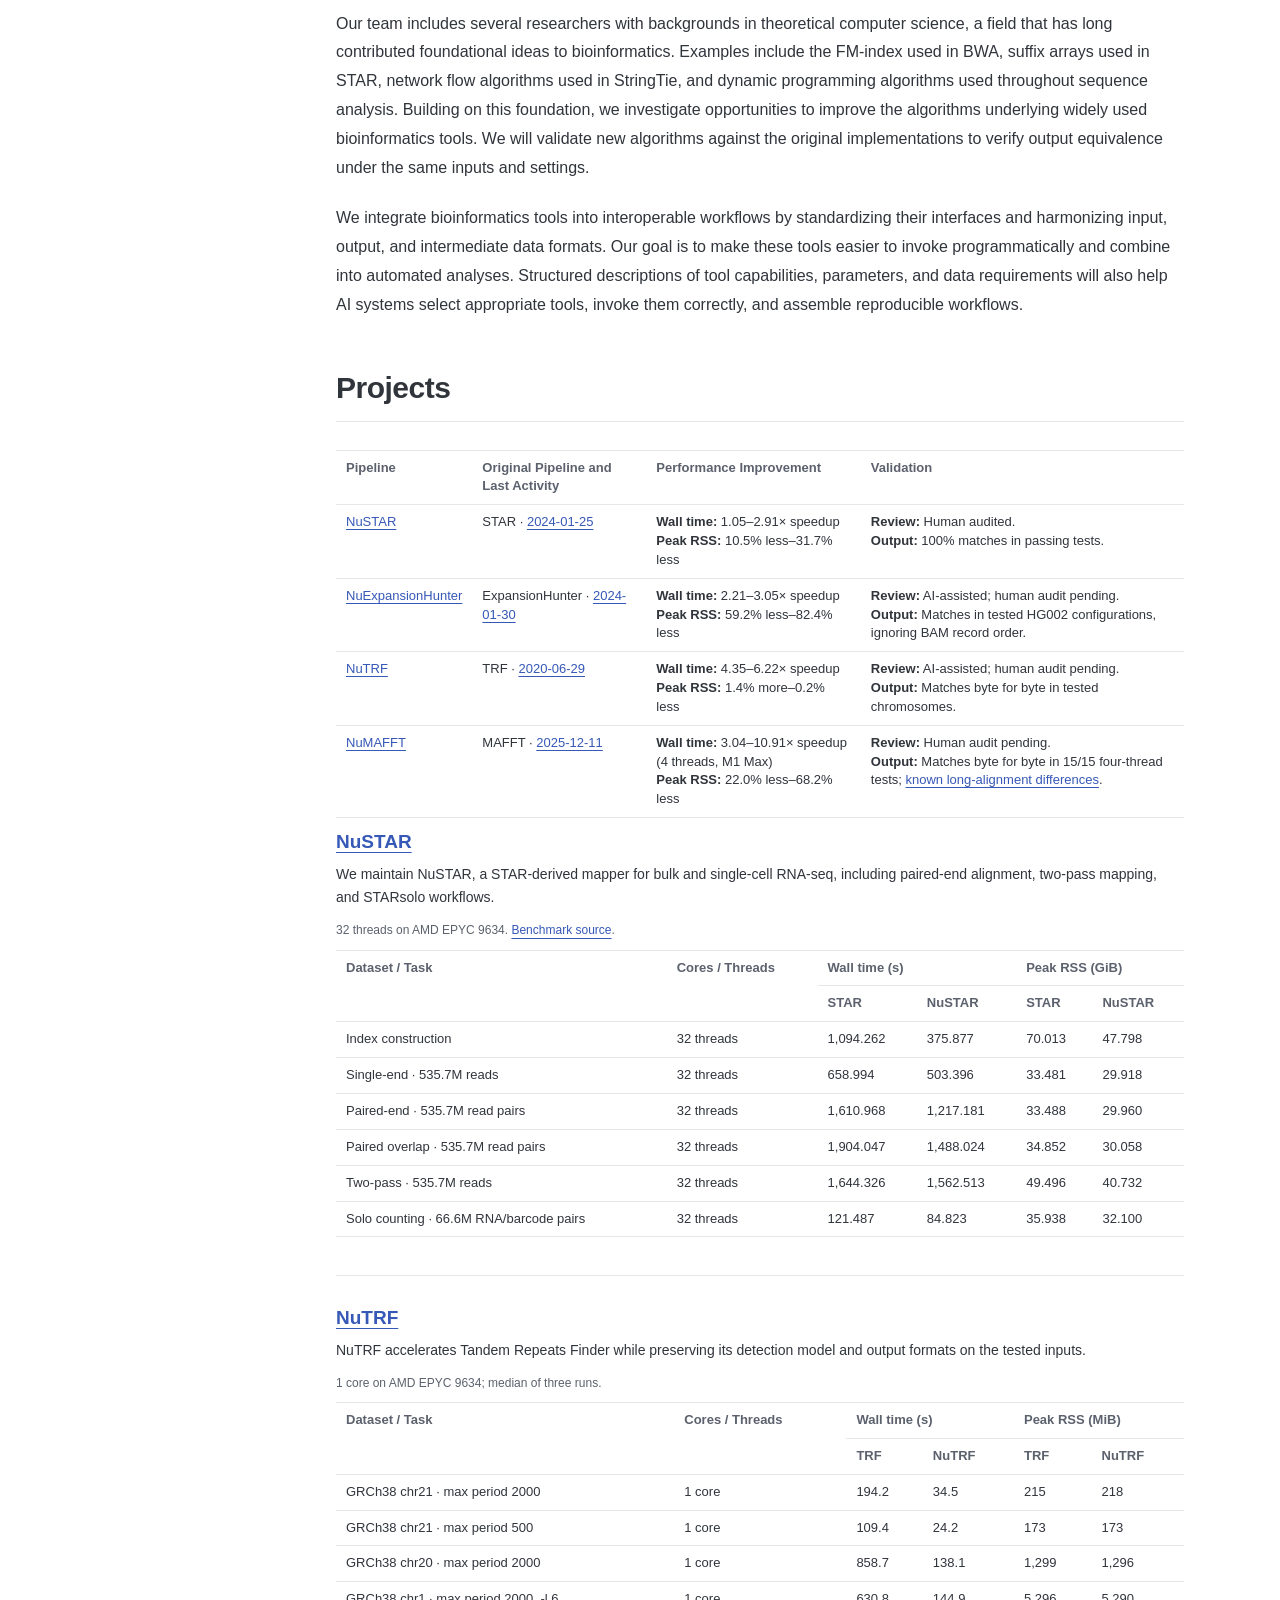
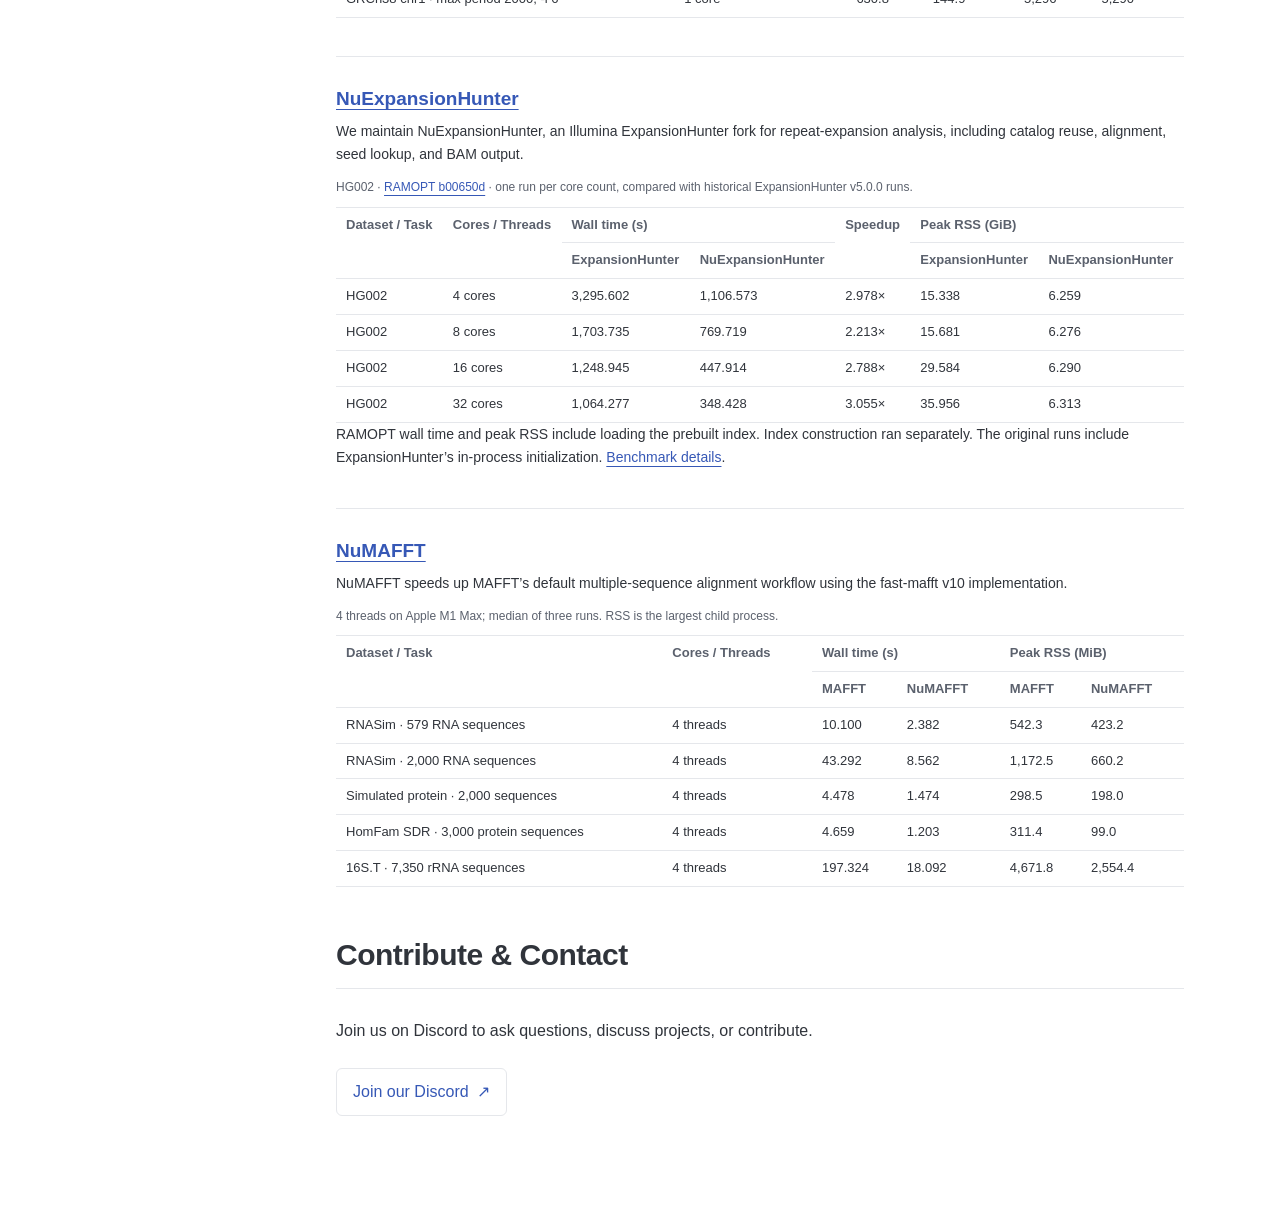
==== commit 58d0c7d6: "Publish benchmark data through the shared website workflow" ====
--- a/index.html
+++ b/index.html
@@ -56,25 +56,25 @@
             <tr>
               <th scope="row"><a href="#project-nustar">NuSTAR</a></th>
               <td>STAR · <a href="https://github.com/alexdobin/STAR/commit/b1edc1208d91a53bf40ebae8669f71d50b994851"><time datetime="2024-01-25">2024-01-25</time></a></td>
-              <td><strong>Wall time:</strong> 1.05–2.91× faster<br><strong>Peak RSS:</strong> 11–32% less</td>
+              <td><strong>Wall time:</strong> 1.05–2.91× speedup<br><strong>Peak RSS:</strong> 10.5% less–31.7% less</td>
               <td><strong>Review:</strong> Human audited.<br><strong>Output:</strong> 100% matches in passing tests.</td>
             </tr>
             <tr>
               <th scope="row"><a href="#project-nuexpansionhunter">NuExpansionHunter</a></th>
               <td>ExpansionHunter · <a href="https://github.com/Illumina/ExpansionHunter/commit/dc477e1379ed202bbfa103a75e023107a2b02c36"><time datetime="2024-01-30">2024-01-30</time></a></td>
-              <td><strong>Wall time:</strong> 2.21–3.05× faster<br><strong>Peak RSS:</strong> 59–82% less</td>
+              <td><strong>Wall time:</strong> 2.21–3.05× speedup<br><strong>Peak RSS:</strong> 59.2% less–82.4% less</td>
               <td><strong>Review:</strong> AI-assisted; human audit pending.<br><strong>Output:</strong> Matches in tested HG002 configurations, ignoring BAM record order.</td>
             </tr>
             <tr>
               <th scope="row"><a href="#project-nutrf">NuTRF</a></th>
               <td>TRF · <a href="https://github.com/Benson-Genomics-Lab/TRF/commit/355c1f92b24f6b2e71650eda3549d46f0316e571"><time datetime="2020-06-29">2020-06-29</time></a></td>
-              <td><strong>Wall time:</strong> 4.35–6.23× faster<br><strong>Peak RSS:</strong> approximately unchanged</td>
+              <td><strong>Wall time:</strong> 4.35–6.22× speedup<br><strong>Peak RSS:</strong> 1.4% more–0.2% less</td>
               <td><strong>Review:</strong> AI-assisted; human audit pending.<br><strong>Output:</strong> Matches byte for byte in tested chromosomes.</td>
             </tr>
             <tr>
               <th scope="row"><a href="#project-numafft">NuMAFFT</a></th>
               <td>MAFFT · <a href="https://gitlab.com/sysimm/mafft/-/commit/0a2319b41ec99282487c2d758029cb7ef1fbc5c2"><time datetime="2025-12-11">2025-12-11</time></a></td>
-              <td><strong>Wall time:</strong> 3.04–10.91× faster (4 threads, M1 Max)<br><strong>Peak RSS:</strong> 22–68% less</td>
+              <td><strong>Wall time:</strong> 3.04–10.91× speedup (4 threads, M1 Max)<br><strong>Peak RSS:</strong> 22.0% less–68.2% less</td>
               <td><strong>Review:</strong> Human audit pending.<br><strong>Output:</strong> Matches byte for byte in 15/15 four-thread tests; <a href="https://github.com/BioCode-Commons/NuMAFFT#compatibility-note">known long-alignment differences</a>.</td>
             </tr>
           </tbody>
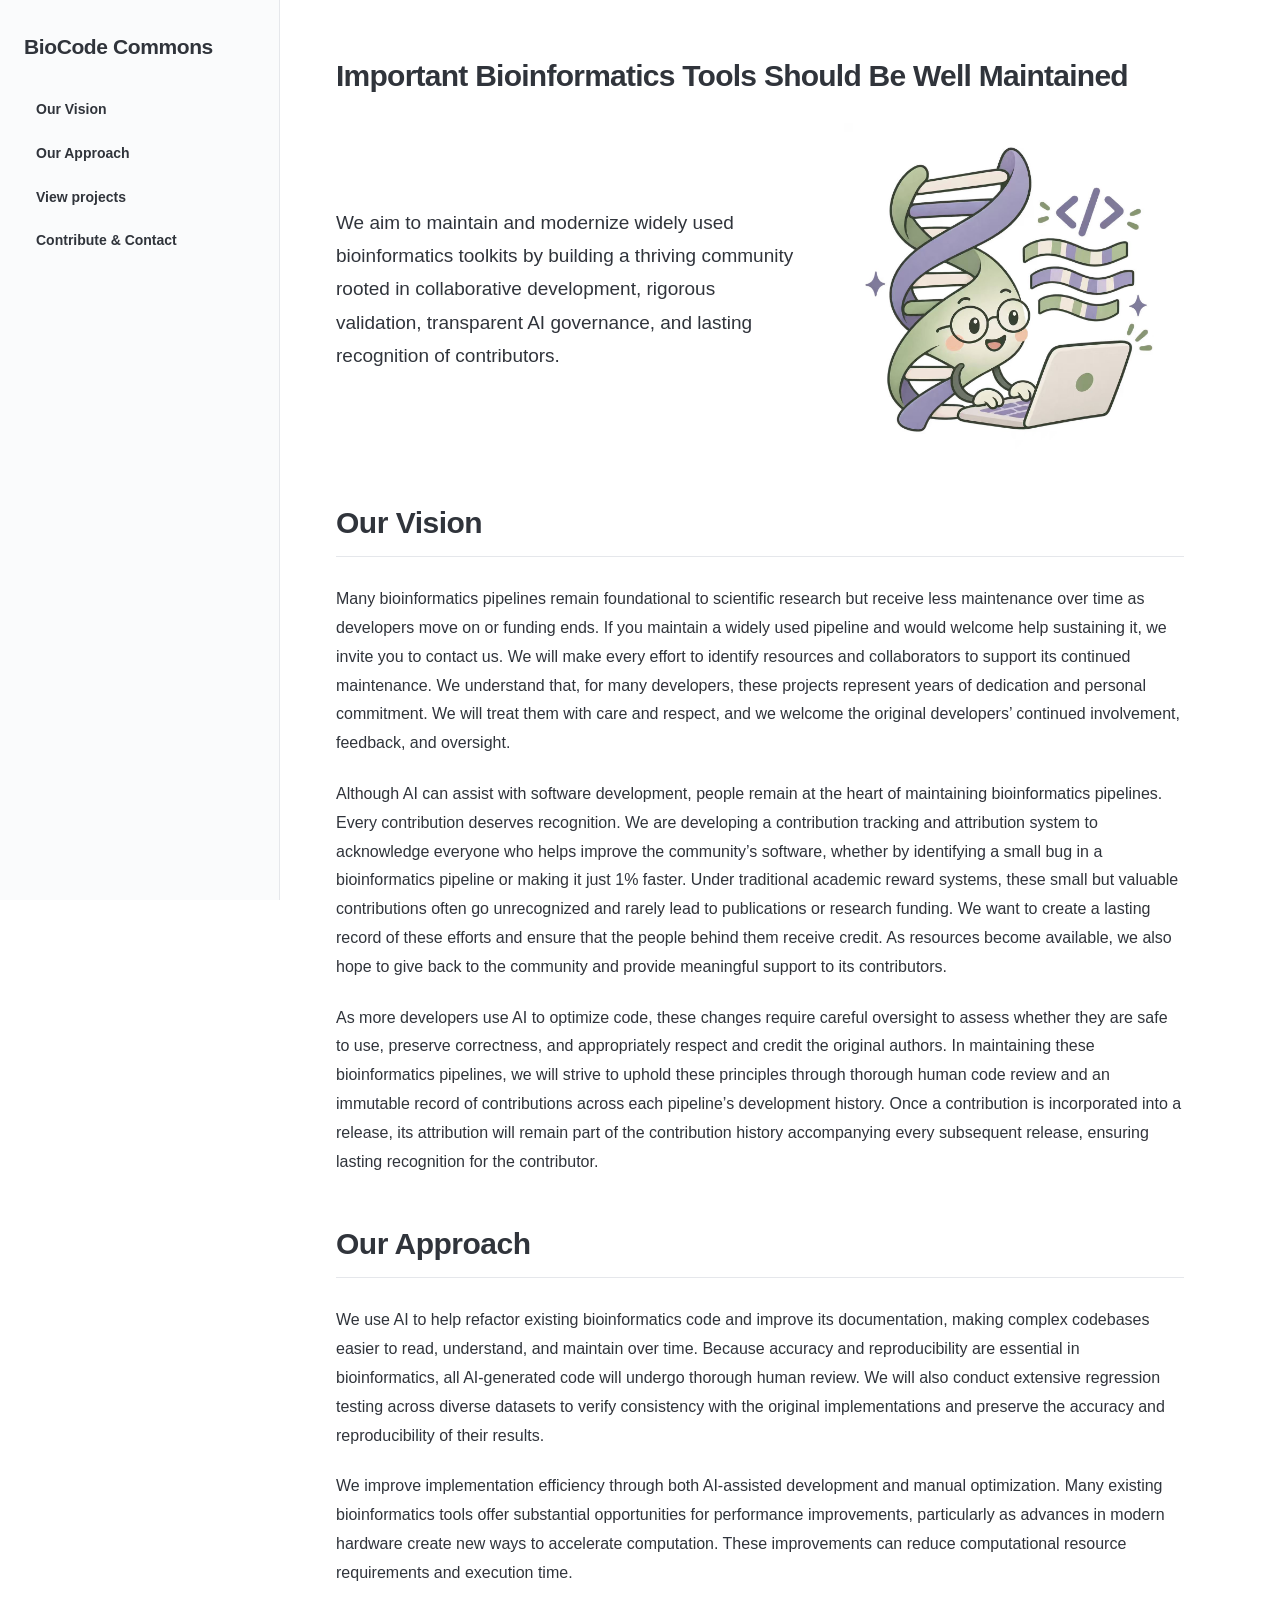
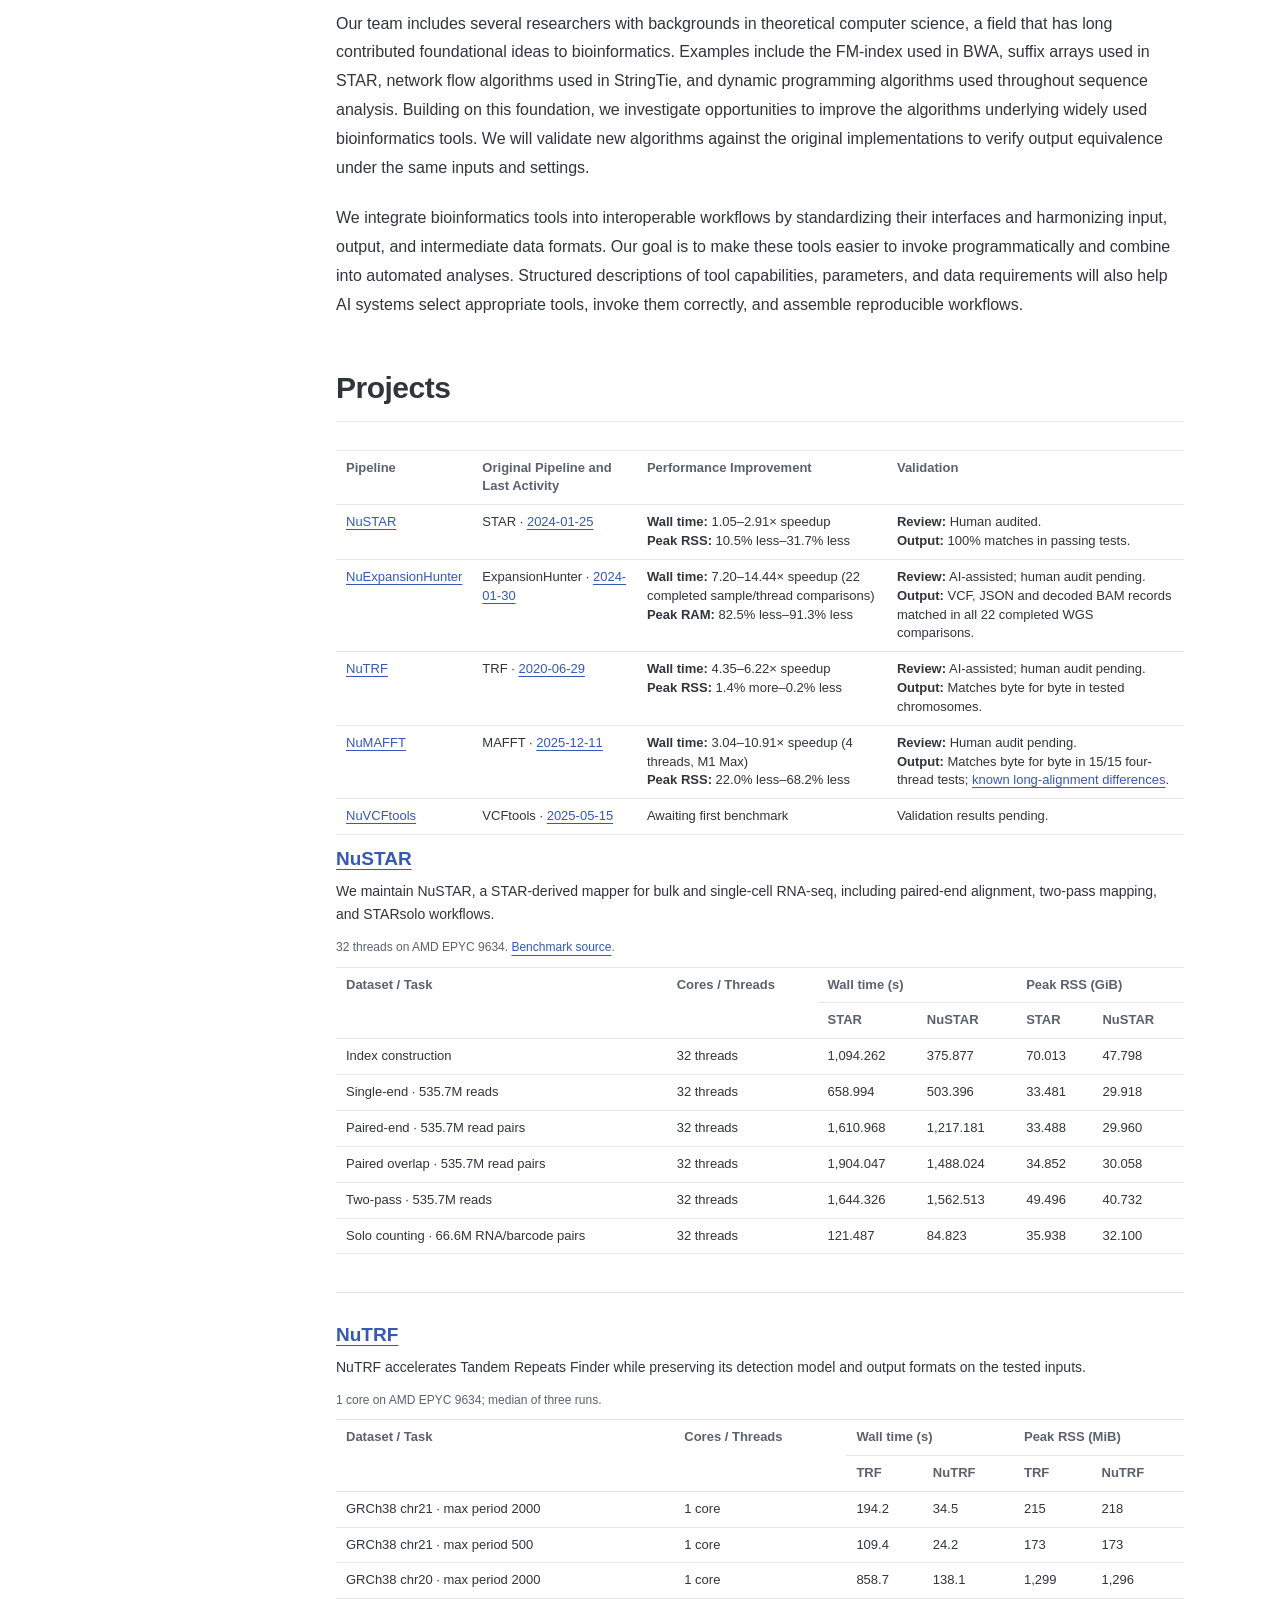
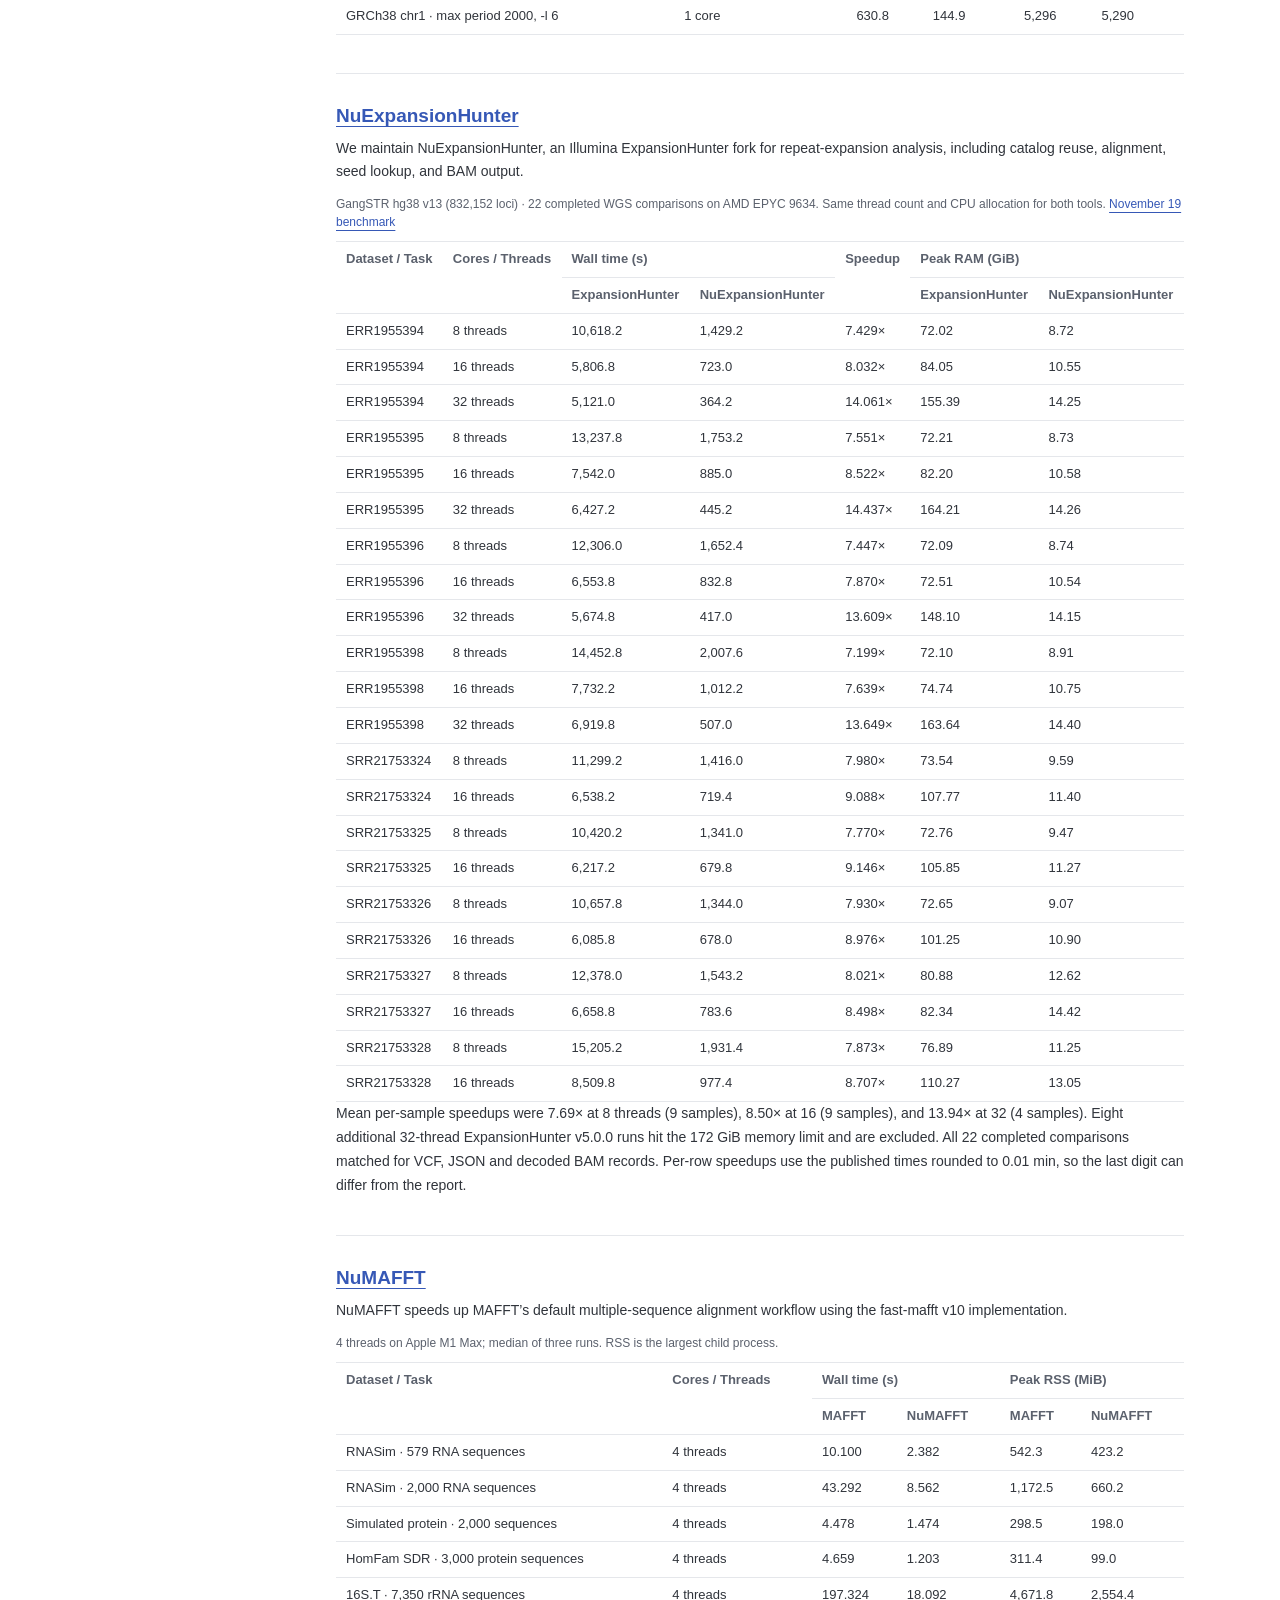
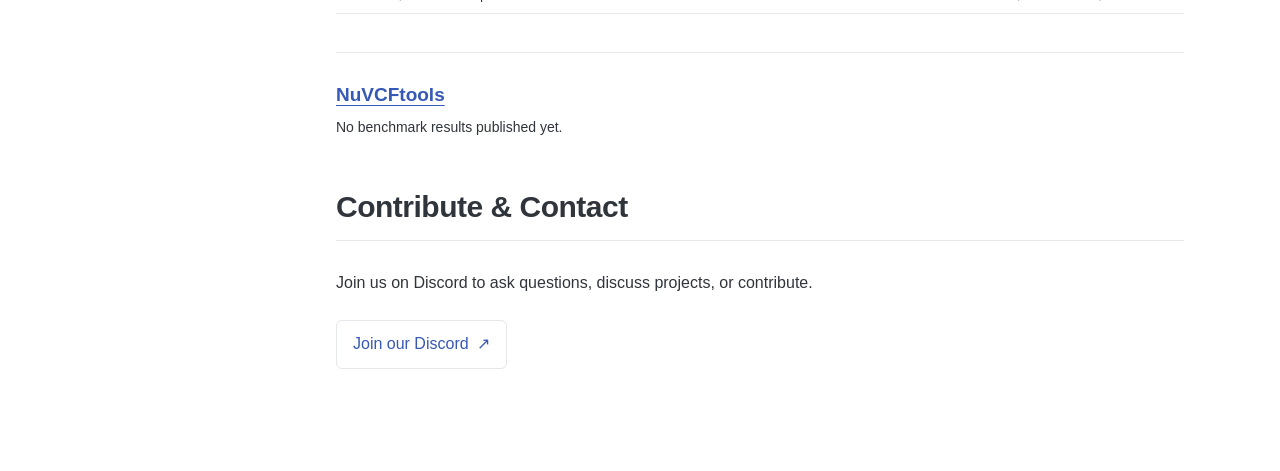
==== commit 6bc8c3a9: "Connect NuVCFtools and publish NuExpansionHunter WGS comparisons" ====
--- a/index.html
+++ b/index.html
@@ -62,8 +62,8 @@
             <tr>
               <th scope="row"><a href="#project-nuexpansionhunter">NuExpansionHunter</a></th>
               <td>ExpansionHunter · <a href="https://github.com/Illumina/ExpansionHunter/commit/dc477e1379ed202bbfa103a75e023107a2b02c36"><time datetime="2024-01-30">2024-01-30</time></a></td>
-              <td><strong>Wall time:</strong> 2.21–3.05× speedup<br><strong>Peak RSS:</strong> 59.2% less–82.4% less</td>
-              <td><strong>Review:</strong> AI-assisted; human audit pending.<br><strong>Output:</strong> Matches in tested HG002 configurations, ignoring BAM record order.</td>
+              <td><strong>Wall time:</strong> 7.20–14.44× speedup (22 completed sample/thread comparisons)<br><strong>Peak RAM:</strong> 82.5% less–91.3% less</td>
+              <td><strong>Review:</strong> AI-assisted; human audit pending.<br><strong>Output:</strong> VCF, JSON and decoded BAM records matched in all 22 completed WGS comparisons.</td>
             </tr>
             <tr>
               <th scope="row"><a href="#project-nutrf">NuTRF</a></th>
@@ -76,6 +76,12 @@
               <td>MAFFT · <a href="https://gitlab.com/sysimm/mafft/-/commit/0a2319b41ec99282487c2d758029cb7ef1fbc5c2"><time datetime="2025-12-11">2025-12-11</time></a></td>
               <td><strong>Wall time:</strong> 3.04–10.91× speedup (4 threads, M1 Max)<br><strong>Peak RSS:</strong> 22.0% less–68.2% less</td>
               <td><strong>Review:</strong> Human audit pending.<br><strong>Output:</strong> Matches byte for byte in 15/15 four-thread tests; <a href="https://github.com/BioCode-Commons/NuMAFFT#compatibility-note">known long-alignment differences</a>.</td>
+            </tr>
+            <tr>
+              <th scope="row"><a href="#project-nuvcftools">NuVCFtools</a></th>
+              <td>VCFtools · <a href="https://github.com/vcftools/vcftools/commit/1f87a83402ffd17ea2723a456b7edf5d80b4a22c"><time datetime="2025-05-15">2025-05-15</time></a></td>
+              <td>Awaiting first benchmark</td>
+              <td>Validation results pending.</td>
             </tr>
           </tbody>
         </table>
@@ -128,20 +134,38 @@
         <p>We maintain NuExpansionHunter, an Illumina ExpansionHunter fork for repeat-expansion analysis, including catalog reuse, alignment, seed lookup, and BAM output.</p>
         <div class="benchmark-table-wrap" role="region" aria-label="NuExpansionHunter benchmark results" tabindex="0">
           <table>
-            <caption>HG002 · <a href="https://github.com/BioCode-Commons/NuExpansionHunter/commit/b00650d297754f68d78778a441e2fcbf5096250b">RAMOPT b00650d</a> · one run per core count, compared with historical ExpansionHunter v5.0.0 runs.</caption>
-            <thead>
-              <tr><th scope="col" rowspan="2">Dataset / Task</th><th scope="col" rowspan="2">Cores / Threads</th><th scope="colgroup" colspan="2">Wall time (s)</th><th scope="col" rowspan="2">Speedup</th><th scope="colgroup" colspan="2">Peak RSS (GiB)</th></tr>
+            <caption>GangSTR hg38 v13 (832,152 loci) · 22 completed WGS comparisons on AMD EPYC 9634. Same thread count and CPU allocation for both tools. <a href="https://github.com/BioCode-Commons/NuExpansionHunter/blob/867b8c82be2f6434547652cb446f40d1edb0b8d3/docs/08_Benchmark.md">November 19 benchmark</a></caption>
+            <thead>
+              <tr><th scope="col" rowspan="2">Dataset / Task</th><th scope="col" rowspan="2">Cores / Threads</th><th scope="colgroup" colspan="2">Wall time (s)</th><th scope="col" rowspan="2">Speedup</th><th scope="colgroup" colspan="2">Peak RAM (GiB)</th></tr>
               <tr><th scope="col">ExpansionHunter</th><th scope="col">NuExpansionHunter</th><th scope="col">ExpansionHunter</th><th scope="col">NuExpansionHunter</th></tr>
             </thead>
             <tbody>
-              <tr><th scope="row">HG002</th><td>4 cores</td><td>3,295.602</td><td>1,106.573</td><td>2.978×</td><td>15.338</td><td>6.259</td></tr>
-              <tr><th scope="row">HG002</th><td>8 cores</td><td>1,703.735</td><td>769.719</td><td>2.213×</td><td>15.681</td><td>6.276</td></tr>
-              <tr><th scope="row">HG002</th><td>16 cores</td><td>1,248.945</td><td>447.914</td><td>2.788×</td><td>29.584</td><td>6.290</td></tr>
-              <tr><th scope="row">HG002</th><td>32 cores</td><td>1,064.277</td><td>348.428</td><td>3.055×</td><td>35.956</td><td>6.313</td></tr>
-            </tbody>
-          </table>
-        </div>
-        <p class="benchmark-note">RAMOPT wall time and peak RSS include loading the prebuilt index. Index construction ran separately. The original runs include ExpansionHunter’s in-process initialization. <a href="https://github.com/BioCode-Commons/NuExpansionHunter/blob/main/BENCHMARKS.md#jiapeng-ramopt-vs-happy-friday-on-full-hg002">Benchmark details</a>.</p>
+              <tr><th scope="row">ERR1955394</th><td>8 threads</td><td>10,618.2</td><td>1,429.2</td><td>7.429×</td><td>72.02</td><td>8.72</td></tr>
+              <tr><th scope="row">ERR1955394</th><td>16 threads</td><td>5,806.8</td><td>723.0</td><td>8.032×</td><td>84.05</td><td>10.55</td></tr>
+              <tr><th scope="row">ERR1955394</th><td>32 threads</td><td>5,121.0</td><td>364.2</td><td>14.061×</td><td>155.39</td><td>14.25</td></tr>
+              <tr><th scope="row">ERR1955395</th><td>8 threads</td><td>13,237.8</td><td>1,753.2</td><td>7.551×</td><td>72.21</td><td>8.73</td></tr>
+              <tr><th scope="row">ERR1955395</th><td>16 threads</td><td>7,542.0</td><td>885.0</td><td>8.522×</td><td>82.20</td><td>10.58</td></tr>
+              <tr><th scope="row">ERR1955395</th><td>32 threads</td><td>6,427.2</td><td>445.2</td><td>14.437×</td><td>164.21</td><td>14.26</td></tr>
+              <tr><th scope="row">ERR1955396</th><td>8 threads</td><td>12,306.0</td><td>1,652.4</td><td>7.447×</td><td>72.09</td><td>8.74</td></tr>
+              <tr><th scope="row">ERR1955396</th><td>16 threads</td><td>6,553.8</td><td>832.8</td><td>7.870×</td><td>72.51</td><td>10.54</td></tr>
+              <tr><th scope="row">ERR1955396</th><td>32 threads</td><td>5,674.8</td><td>417.0</td><td>13.609×</td><td>148.10</td><td>14.15</td></tr>
+              <tr><th scope="row">ERR1955398</th><td>8 threads</td><td>14,452.8</td><td>2,007.6</td><td>7.199×</td><td>72.10</td><td>8.91</td></tr>
+              <tr><th scope="row">ERR1955398</th><td>16 threads</td><td>7,732.2</td><td>1,012.2</td><td>7.639×</td><td>74.74</td><td>10.75</td></tr>
+              <tr><th scope="row">ERR1955398</th><td>32 threads</td><td>6,919.8</td><td>507.0</td><td>13.649×</td><td>163.64</td><td>14.40</td></tr>
+              <tr><th scope="row">SRR21753324</th><td>8 threads</td><td>11,299.2</td><td>1,416.0</td><td>7.980×</td><td>73.54</td><td>9.59</td></tr>
+              <tr><th scope="row">SRR21753324</th><td>16 threads</td><td>6,538.2</td><td>719.4</td><td>9.088×</td><td>107.77</td><td>11.40</td></tr>
+              <tr><th scope="row">SRR21753325</th><td>8 threads</td><td>10,420.2</td><td>1,341.0</td><td>7.770×</td><td>72.76</td><td>9.47</td></tr>
+              <tr><th scope="row">SRR21753325</th><td>16 threads</td><td>6,217.2</td><td>679.8</td><td>9.146×</td><td>105.85</td><td>11.27</td></tr>
+              <tr><th scope="row">SRR21753326</th><td>8 threads</td><td>10,657.8</td><td>1,344.0</td><td>7.930×</td><td>72.65</td><td>9.07</td></tr>
+              <tr><th scope="row">SRR21753326</th><td>16 threads</td><td>6,085.8</td><td>678.0</td><td>8.976×</td><td>101.25</td><td>10.90</td></tr>
+              <tr><th scope="row">SRR21753327</th><td>8 threads</td><td>12,378.0</td><td>1,543.2</td><td>8.021×</td><td>80.88</td><td>12.62</td></tr>
+              <tr><th scope="row">SRR21753327</th><td>16 threads</td><td>6,658.8</td><td>783.6</td><td>8.498×</td><td>82.34</td><td>14.42</td></tr>
+              <tr><th scope="row">SRR21753328</th><td>8 threads</td><td>15,205.2</td><td>1,931.4</td><td>7.873×</td><td>76.89</td><td>11.25</td></tr>
+              <tr><th scope="row">SRR21753328</th><td>16 threads</td><td>8,509.8</td><td>977.4</td><td>8.707×</td><td>110.27</td><td>13.05</td></tr>
+            </tbody>
+          </table>
+        </div>
+        <p class="benchmark-note">Mean per-sample speedups were 7.69× at 8 threads (9 samples), 8.50× at 16 (9 samples), and 13.94× at 32 (4 samples). Eight additional 32-thread ExpansionHunter v5.0.0 runs hit the 172 GiB memory limit and are excluded. All 22 completed comparisons matched for VCF, JSON and decoded BAM records. Per-row speedups use the published times rounded to 0.01 min, so the last digit can differ from the report.</p>
       </article>
 
       <article class="project" aria-labelledby="project-numafft">
@@ -164,6 +188,11 @@
           </table>
         </div>
       </article>
+
+      <article class="project" aria-labelledby="project-nuvcftools">
+        <h3 id="project-nuvcftools"><a href="https://github.com/BioCode-Commons/NuVCFtools">NuVCFtools</a></h3>
+        <p class="benchmark-note">No benchmark results published yet.</p>
+      </article>
     </section>
     <section id="contact" aria-labelledby="contact-title">
       <h2 id="contact-title">Contribute &amp; Contact</h2>
